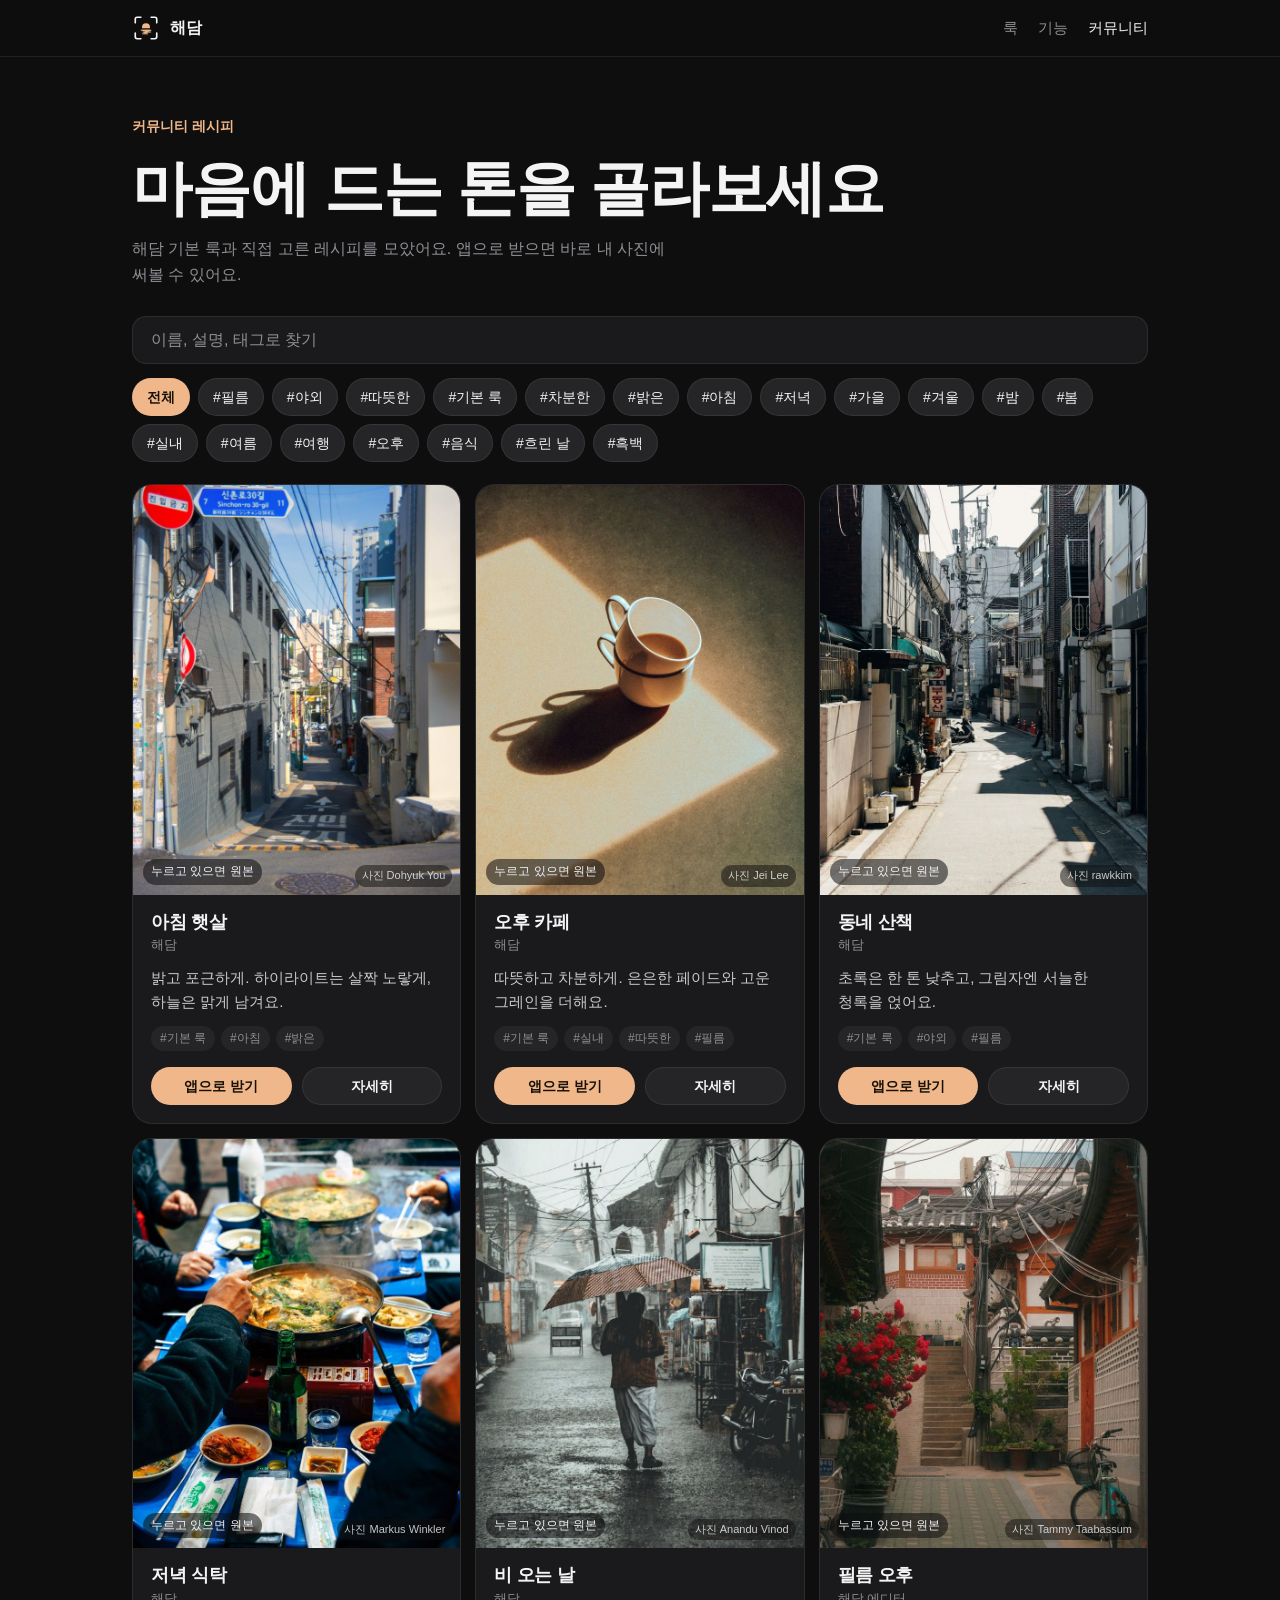
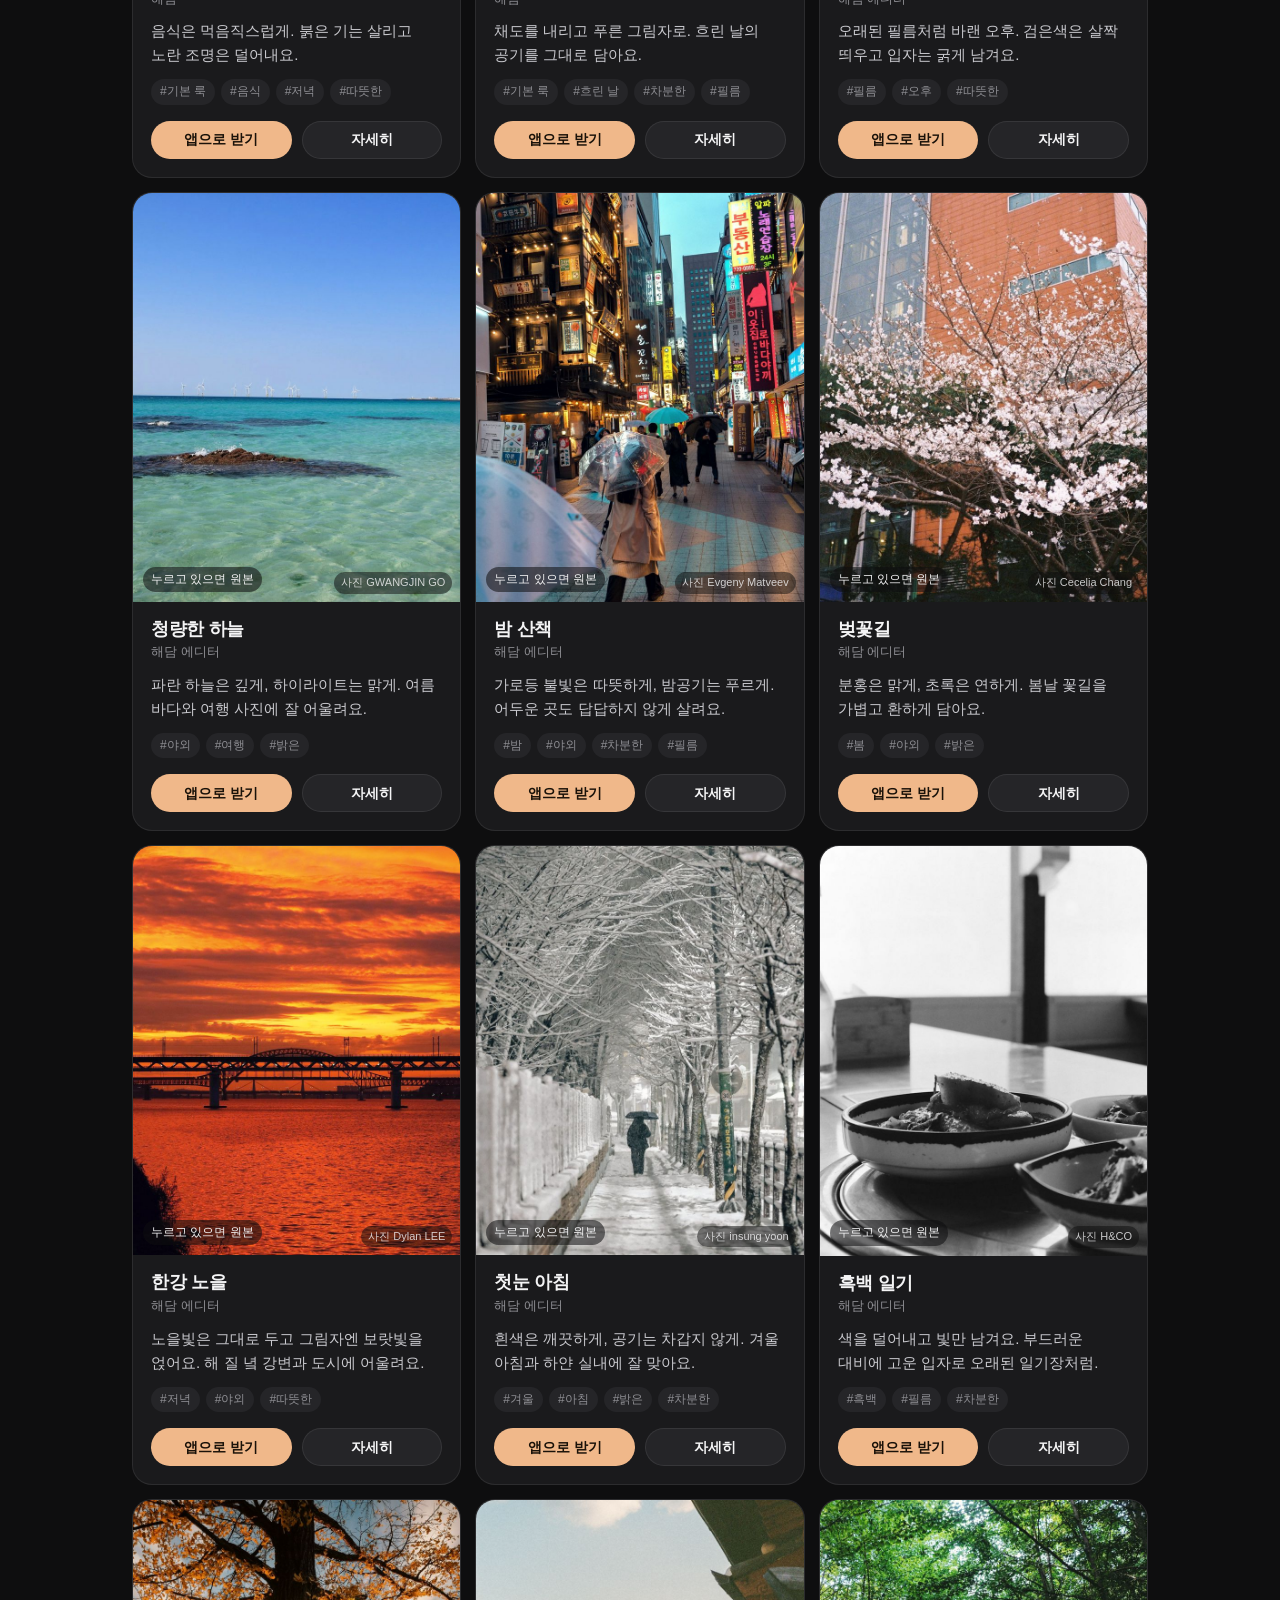
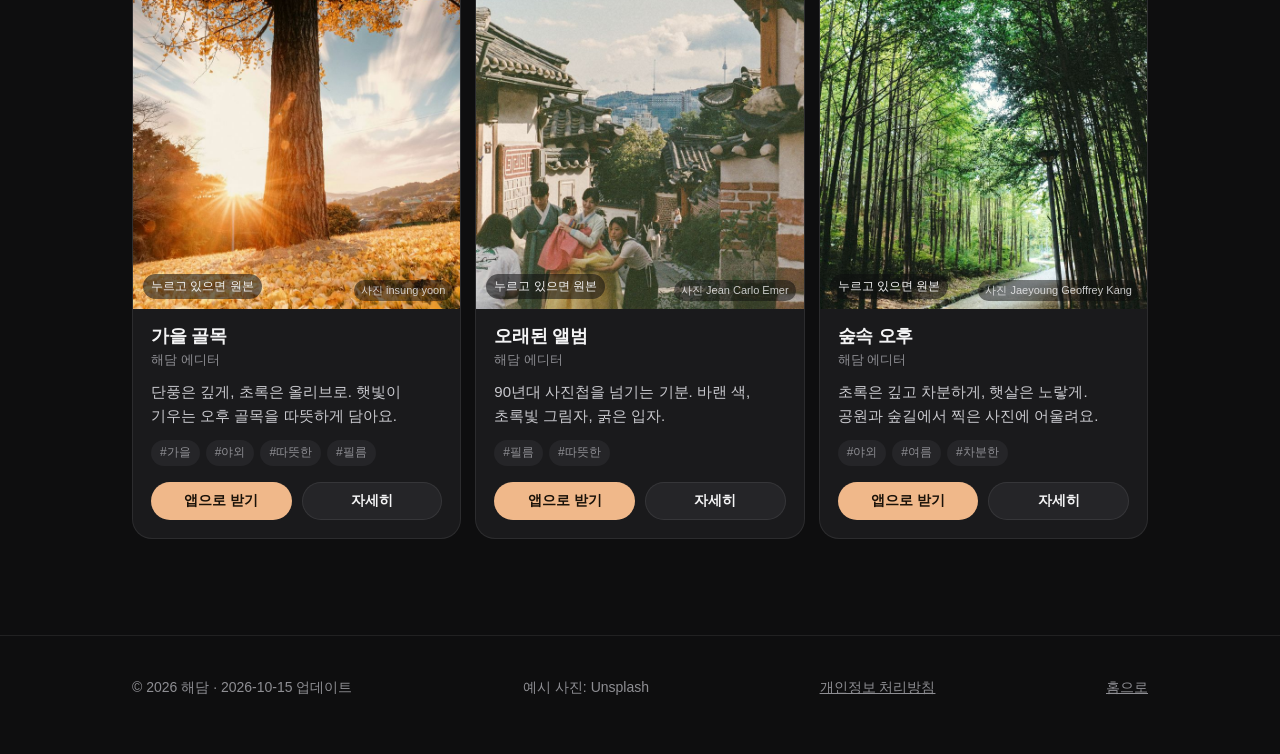
==== community/index.html @ d9a663ea "리뷰 3 반영: 미리보기 안정성과 속도 - render.js 반복문 최적화 (결과는 픽셀 단위로 같음, 720x900 약 10% 빠름) - Worker: 마지막 요청만 그리기, 실" ====
<!doctype html>
<html lang="ko">
<head>
<meta charset="utf-8">
<meta name="viewport" content="width=device-width, initial-scale=1, viewport-fit=cover">
<link rel="icon" type="image/png" href="../assets/favicon.png">
<link rel="apple-touch-icon" href="../assets/apple-touch-icon.png">
<title>커뮤니티 레시피 — 해담</title>
<meta name="description" content="해담 커뮤니티 레시피를 둘러보고 앱으로 바로 받아보세요.">
<meta name="theme-color" content="#0E0E0F">
<link rel="stylesheet" href="../assets/style.css">
</head>
<body>
<header class="site-header">
  <div class="wrap">
    <a class="brand" href="../"><svg class="brand-mark" aria-hidden="true" viewBox="0 0 120 120" xmlns="http://www.w3.org/2000/svg"><defs><clipPath id="hm"><rect x="20" y="18" width="80" height="43"/></clipPath></defs><path d="M14 38V22a8 8 0 0 1 8-8h16M82 14h16a8 8 0 0 1 8 8v16M106 82v16a8 8 0 0 1-8 8H82M38 106H22a8 8 0 0 1-8-8V82" fill="none" stroke="currentColor" stroke-width="7" stroke-linecap="round" stroke-linejoin="round"/><circle cx="60" cy="57" r="17" fill="var(--accent)" clip-path="url(#hm)"/><defs><mask id="hm-refl" maskUnits="userSpaceOnUse" x="0" y="0" width="120" height="120"><image href="../assets/reflection-mask.png" x="0" y="0" width="120" height="120"/></mask></defs><rect width="120" height="120" fill="var(--accent)" mask="url(#hm-refl)"/></svg>해담</a>
    <nav class="nav" aria-label="주요 메뉴">
      <a href="../#looks">룩</a>
      <a href="../#features">기능</a>
      <a href="./" aria-current="page">커뮤니티</a>
    </nav>
  </div>
</header>

<main class="wrap">
  <div class="page-head">
    <span class="eyebrow">커뮤니티 레시피</span>
    <h1>마음에 드는 톤을 골라보세요</h1>
    <p>해담 기본 룩과 직접 고른 레시피를 모았어요. 앱으로 받으면 바로 내 사진에 써볼 수 있어요.</p>
  </div>

  <div class="toolbar">
    <input class="search" id="q" type="search" aria-label="레시피 검색" placeholder="이름, 설명, 태그로 찾기" autocomplete="off">
    <div class="chips" id="chips" role="group" aria-label="태그로 거르기"></div>
  </div>

  <div class="feed" id="feed" aria-live="polite"></div>
  <p class="status" id="status">레시피를 불러오고 있어요…</p>
</main>

<footer class="site-footer">
  <div class="wrap">
    <span id="updated">© 2026 해담</span>
    <span>예시 사진: Unsplash</span>
    <a href="../privacy/">개인정보 처리방침</a>
    <a href="../">홈으로</a>
  </div>
</footer>

<script>
(function () {
  "use strict";
  var $ = function (id) { return document.getElementById(id); };
  var all = [];
  var activeTag = "";

  function el(tag, cls, text) {
    var n = document.createElement(tag);
    if (cls) n.className = cls;
    if (text != null) n.textContent = text;
    return n;
  }

  function validHex(c) { return /^#[0-9a-fA-F]{6}$/.test(c) ? c : "#F0B88A"; }
  function validPayload(p) { return typeof p === "string" && /^[A-Za-z0-9_-]+$/.test(p); }

  function accentGradient(hex) {
    return "radial-gradient(120% 90% at 20% 15%, " + hex + " 0%, transparent 60%)," +
      "linear-gradient(150deg, " + hex + "cc 0%, " + hex + "55 45%, #1A1A1C 100%)";
  }

  function validImage(p) { return typeof p === "string" && /^assets\/photos\/[a-z0-9\/-]+\.jpg$/.test(p); }

  function holdToCompare(node) {
    node.setAttribute("role", "button"); node.setAttribute("aria-pressed", "false");
    function on() { node.classList.add("show-before"); node.setAttribute("aria-pressed", "true"); }
    function off() { node.classList.remove("show-before"); node.setAttribute("aria-pressed", "false"); }
    node.addEventListener("pointerdown", on);
    ["pointerup", "pointerleave", "pointercancel"].forEach(function (t) { node.addEventListener(t, off); });
    node.addEventListener("keydown", function (e) { if (e.key === " " || e.key === "Enter") { e.preventDefault(); on(); } });
    node.addEventListener("keyup", off);
    node.addEventListener("blur", off);
    node.addEventListener("click", function (e) { if (e.detail === 0) { if (node.classList.contains("show-before")) off(); else on(); } });
    node.addEventListener("contextmenu", function (e) { e.preventDefault(); });
  }

  function card(r) {
    var a = el("article", "card r-card");
    if (validImage(r.image)) {
      var shot = el("div", "shot");
      shot.tabIndex = -1;
      shot.setAttribute("aria-label", r.name + " 보정 예시" + (validImage(r.imageBefore) ? ", 누르고 있으면 원본" : ""));
      var img = el("img"); img.src = "../" + r.image; img.alt = r.name + " 레시피를 입힌 사진"; img.loading = "lazy"; img.decoding = "async";
      shot.appendChild(img);
      if (validImage(r.imageBefore)) {
        shot.tabIndex = 0;
        var before = el("img", "before"); before.src = "../" + r.imageBefore; before.alt = ""; before.loading = "lazy"; before.decoding = "async";
        shot.appendChild(before);
        shot.appendChild(el("span", "hint", "누르고 있으면 원본"));
        holdToCompare(shot);
      }
      if (r.photoCredit) shot.appendChild(el("span", "credit", "사진 " + r.photoCredit));
      a.appendChild(shot);
    } else {
      var sw = el("div", "swatch");
      sw.style.background = accentGradient(validHex(r.accent));
      sw.setAttribute("aria-hidden", "true");
      a.appendChild(sw);
    }

    var b = el("div", "body");
    b.appendChild(el("h3", null, r.name));
    b.appendChild(el("span", "author", r.author));
    b.appendChild(el("p", "summary", r.summary));
    var tags = el("div", "tags");
    (r.tags || []).forEach(function (t) { tags.appendChild(el("span", null, "#" + t)); });
    b.appendChild(tags);

    var row = el("div", "btn-row");
    var get = el("a", "btn btn-accent btn-sm", "앱으로 받기");
    get.href = "haedam://recipe#" + r.payload;
    var more = el("a", "btn btn-sm", "자세히");
    more.href = "../r/#" + r.payload;
    row.appendChild(get);
    row.appendChild(more);
    b.appendChild(row);
    a.appendChild(b);
    return a;
  }

  function matches(r, q) {
    if (activeTag && (r.tags || []).indexOf(activeTag) < 0) return false;
    if (!q) return true;
    var hay = [r.name, r.author, r.summary].concat(r.tags || []).join(" ").toLowerCase();
    return q.split(/\s+/).every(function (w) { return hay.indexOf(w.replace(/^#/, "")) >= 0; });
  }

  function render() {
    var q = $("q").value.trim().toLowerCase();
    var list = all.filter(function (r) { return matches(r, q); });
    var feed = $("feed");
    feed.textContent = "";
    list.forEach(function (r) { feed.appendChild(card(r)); });
    var st = $("status");
    st.hidden = list.length > 0;
    st.textContent = "찾는 레시피가 없어요. 다른 단어로 찾아보세요.";
  }

  function renderChips() {
    var counts = {};
    all.forEach(function (r) { (r.tags || []).forEach(function (t) { counts[t] = (counts[t] || 0) + 1; }); });
    var tags = Object.keys(counts).sort(function (x, y) { return counts[y] - counts[x] || x.localeCompare(y, "ko"); });
    var box = $("chips");
    box.textContent = "";
    [""].concat(tags).forEach(function (t) {
      var c = el("button", "chip", t ? "#" + t : "전체");
      c.type = "button";
      c.setAttribute("aria-pressed", String(t === activeTag));
      c.addEventListener("click", function () {
        activeTag = t;
        Array.prototype.forEach.call(box.children, function (n) { n.setAttribute("aria-pressed", "false"); });
        c.setAttribute("aria-pressed", "true");
        render();
      });
      box.appendChild(c);
    });
  }

  $("q").addEventListener("input", render);

  fetch("./feed.json", { cache: "no-cache" })
    .then(function (res) { if (!res.ok) throw new Error(res.status); return res.json(); })
    .then(function (data) {
      if (!data || data.version !== 1 || !Array.isArray(data.recipes)) throw new Error("bad feed");
      all = data.recipes.filter(function (r) { return r && typeof r.name === "string" && validPayload(r.payload) && r.payload.length <= 16384; })
        .map(function (r) { return Object.assign({}, r, { tags: Array.isArray(r.tags) ? r.tags.filter(function (t) { return typeof t === "string"; }) : [] }); });
      if (data.updated) $("updated").textContent = "© 2026 해담 · " + data.updated + " 업데이트";
      renderChips();
      render();
    })
    .catch(function () {
      $("status").textContent = "레시피를 불러오지 못했어요. 잠시 후 다시 열어주세요.";
    });
})();
</script>
</body>
</html>
---- assets/style.css ----
/* Author display rules must not reveal hidden canvases, images or status text. */
[hidden] { display: none !important; }

:root {
  --bg: #0E0E0F;
  --card: #1A1A1C;
  --raised: #252528;
  --text: #F4F4F5;
  --muted: #8E8E93;
  --line: rgba(255, 255, 255, .08);
  --accent: #F0B88A;
  --on-accent: #1A1209;
  --r: 18px;
  --r-lg: 20px;
  --gutter: clamp(16px, 5vw, 32px);
  color-scheme: dark;
}

* { box-sizing: border-box; }

html { -webkit-text-size-adjust: 100%; }

body {
  margin: 0;
  background: var(--bg);
  color: var(--text);
  font-family: -apple-system, BlinkMacSystemFont, "Apple SD Gothic Neo", "Pretendard", "Noto Sans KR", sans-serif;
  font-size: 16px;
  line-height: 1.6;
  word-break: keep-all;
  overflow-wrap: break-word;
  -webkit-font-smoothing: antialiased;
}

a { color: inherit; }
img, svg { max-width: 100%; }

.wrap {
  max-width: 1080px;
  margin: 0 auto;
  padding-inline: var(--gutter);
}

/* ---------- 헤더 / 푸터 ---------- */
.site-header {
  position: sticky;
  top: 0;
  z-index: 10;
  background: rgba(14, 14, 15, .82);
  -webkit-backdrop-filter: saturate(140%) blur(14px);
  backdrop-filter: saturate(140%) blur(14px);
  border-bottom: 1px solid var(--line);
}
.site-header .wrap {
  display: flex;
  align-items: center;
  justify-content: space-between;
  gap: 16px;
  height: 56px;
}
.brand {
  display: inline-flex;
  align-items: center;
  gap: 10px;
  font-weight: 700;
  letter-spacing: -.01em;
  text-decoration: none;
}
.brand-mark {
  width: 28px;
  height: 28px;
  color: var(--text);
  flex: none;
}
.nav { display: flex; gap: 20px; font-size: 15px; }
.nav a { color: var(--muted); text-decoration: none; }
.nav a:hover, .nav a[aria-current="page"] { color: var(--text); }

.site-footer {
  margin-top: 96px;
  padding-block: 40px 56px;
  border-top: 1px solid var(--line);
  color: var(--muted);
  font-size: 14px;
}
.site-footer .wrap { display: flex; flex-wrap: wrap; justify-content: space-between; gap: 12px; }
.site-footer a { color: var(--muted); }

/* ---------- 공통 ---------- */
h1, h2, h3 { letter-spacing: -.02em; line-height: 1.25; margin: 0; }
h1 { font-size: clamp(34px, 7vw, 60px); font-weight: 800; }
h2 { font-size: clamp(24px, 4.2vw, 34px); font-weight: 750; }
h3 { font-size: 18px; font-weight: 700; }
p { margin: 0; }
.muted { color: var(--muted); }
.eyebrow {
  display: inline-block;
  color: var(--accent);
  font-size: 14px;
  font-weight: 600;
  margin-bottom: 14px;
}

section { padding-block: 72px 0; }
.section-head { margin-bottom: 28px; max-width: 620px; }
.section-head p { margin-top: 10px; color: var(--muted); }

.btn {
  display: inline-flex;
  align-items: center;
  justify-content: center;
  gap: 8px;
  min-height: 46px;
  padding: 0 20px;
  border-radius: 999px;
  border: 1px solid var(--line);
  background: var(--raised);
  color: var(--text);
  font: inherit;
  font-size: 15px;
  font-weight: 600;
  text-decoration: none;
  cursor: pointer;
  transition: background .2s ease, transform .2s ease;
}
.btn:hover { background: #2E2E32; }
.btn:active { transform: scale(.98); }
.btn-accent { background: var(--accent); color: var(--on-accent); border-color: transparent; }
.btn-accent:hover { background: #F4C59E; }
.btn-sm { min-height: 38px; padding: 0 16px; font-size: 14px; }
.btn[aria-disabled="true"] { cursor: default; }
.btn-row { display: flex; flex-wrap: wrap; gap: 10px; }

:focus-visible { outline: 2px solid var(--accent); outline-offset: 2px; border-radius: 6px; }

.card {
  background: var(--card);
  border: 1px solid var(--line);
  border-radius: var(--r-lg);
}

/* ---------- 히어로 ---------- */
.hero { padding-block: 72px 8px; }
.hero-grid {
  display: grid;
  grid-template-columns: 1.1fr .9fr;
  gap: 48px;
  align-items: center;
}
.hero p.lead {
  margin-top: 20px;
  font-size: clamp(17px, 2.2vw, 19px);
  color: #C9C9CE;
  max-width: 520px;
}
.hero .btn-row { margin-top: 32px; }
.hero-note { margin-top: 14px; font-size: 14px; color: var(--muted); }

.hero-stack {
  position: relative;
  aspect-ratio: 4 / 5;
  max-width: 420px;
  width: 100%;
  justify-self: center;
}
.hero-stack .photo {
  position: absolute;
  border-radius: var(--r-lg);
  border: 1px solid var(--line);
  box-shadow: 0 30px 60px rgba(0, 0, 0, .45);
}
.hero-stack .p1 { inset: 0 18% 22% 0; transform: rotate(-4deg); }
.hero-stack .p2 { inset: 14% 0 8% 22%; transform: rotate(3deg); }
.hero-stack .p3 { inset: 46% 30% 0 8%; transform: rotate(-1deg); }
.hero-stack .tag {
  position: absolute;
  left: 12px;
  top: 12px;
  padding: 4px 10px;
  border-radius: 999px;
  background: rgba(14, 14, 15, .6);
  font-size: 12px;
  font-weight: 600;
}

/* ---------- 룩 카드 ---------- */
.looks {
  display: grid;
  grid-template-columns: repeat(5, minmax(0, 1fr));
  gap: 14px;
}
.look { overflow: hidden; }
.look .swatch { aspect-ratio: 3 / 4; }
.look .body { padding: 14px 16px 18px; }
.look .time { font-size: 13px; color: var(--muted); }
.look h3 { margin-top: 2px; font-size: 17px; }
.look p { margin-top: 8px; font-size: 14px; color: var(--muted); line-height: 1.55; }

/* 룩별 그라데이션 — 각 룩의 그림자/하이라이트 색에서 가져왔어요 */
.sw-morning { background: linear-gradient(160deg, hsl(45 70% 84%) 0%, hsl(32 62% 72%) 45%, hsl(215 22% 58%) 100%); }
.sw-cafe    { background: linear-gradient(160deg, hsl(48 46% 78%) 0%, hsl(30 34% 56%) 50%, hsl(28 34% 28%) 100%); }
.sw-walk    { background: linear-gradient(160deg, hsl(40 46% 80%) 0%, hsl(95 16% 52%) 50%, hsl(190 26% 28%) 100%); }
.sw-dinner  { background: linear-gradient(160deg, hsl(36 80% 72%) 0%, hsl(18 64% 50%) 50%, hsl(15 42% 20%) 100%); }
.sw-rainy   { background: linear-gradient(160deg, hsl(200 14% 74%) 0%, hsl(210 14% 50%) 50%, hsl(215 30% 24%) 100%); }

/* ---------- 기능 ---------- */
.features {
  display: grid;
  grid-template-columns: repeat(3, minmax(0, 1fr));
  gap: 14px;
}
.feature { padding: 24px; }
.feature .icon {
  width: 36px;
  height: 36px;
  border-radius: 11px;
  background: var(--raised);
  display: grid;
  place-items: center;
  color: var(--accent);
  margin-bottom: 16px;
}
.feature p { margin-top: 8px; color: var(--muted); font-size: 15px; }

/* ---------- 티저 / CTA ---------- */
.teaser {
  display: grid;
  grid-template-columns: 1fr auto;
  gap: 24px;
  align-items: center;
  padding: 32px;
}
.teaser p { margin-top: 8px; color: var(--muted); }
.teaser-swatches { display: flex; gap: 8px; margin-top: 20px; }
.teaser-swatches span { width: 36px; height: 36px; border-radius: 11px; border: 1px solid var(--line); }

.cta { text-align: center; padding: 56px 24px; }
.cta p { margin: 10px auto 0; color: var(--muted); max-width: 440px; }
.cta .btn-row { justify-content: center; margin-top: 26px; }

/* ---------- 레시피 뷰어 ---------- */
.page-head { padding-block: 56px 28px; }
.page-head p { margin-top: 10px; color: var(--muted); max-width: 560px; }

.recipe-hero {
  display: grid;
  grid-template-columns: 160px 1fr;
  gap: 24px;
  align-items: center;
  padding: 24px;
}
.recipe-hero .swatch { aspect-ratio: 1; border-radius: var(--r); border: 1px solid var(--line); }
.recipe-hero h1 { font-size: clamp(28px, 5vw, 40px); }
.recipe-hero .meta { margin-top: 6px; color: var(--muted); font-size: 15px; }
.recipe-hero .btn-row { margin-top: 18px; }

.groups { display: grid; gap: 14px; margin-top: 14px; grid-template-columns: repeat(2, minmax(0, 1fr)); }
.group { padding: 8px 20px 12px; }
.group h2 { font-size: 15px; font-weight: 700; color: var(--muted); padding-block: 12px 4px; }
.group table { width: 100%; border-collapse: collapse; font-size: 15px; }
.group td { padding: 10px 0; border-top: 1px solid var(--line); }
.group td.v { text-align: right; font-variant-numeric: tabular-nums; font-weight: 600; white-space: nowrap; }
.group tr:first-child td { border-top: 0; }
.hue-dot {
  display: inline-block;
  width: 10px;
  height: 10px;
  border-radius: 50%;
  margin-right: 8px;
  vertical-align: 0;
}
.pos { color: var(--text); }
.neg { color: #C9C9CE; }

.note {
  margin-top: 14px;
  padding: 18px 20px;
  font-size: 14px;
  color: var(--muted);
}
.note strong { color: var(--text); font-weight: 600; }

.empty { padding: 40px 28px; text-align: center; }
.empty .icon {
  width: 52px; height: 52px; margin: 0 auto 18px;
  border-radius: 16px; background: var(--raised);
  display: grid; place-items: center; color: var(--accent);
}
.empty p { margin-top: 8px; color: var(--muted); }
.empty .btn-row { justify-content: center; margin-top: 22px; }

.toast {
  position: fixed;
  left: 50%;
  bottom: calc(24px + env(safe-area-inset-bottom, 0px));
  transform: translate(-50%, 20px);
  padding: 10px 18px;
  border-radius: 999px;
  background: var(--raised);
  border: 1px solid var(--line);
  font-size: 14px;
  opacity: 0;
  pointer-events: none;
  transition: opacity .2s ease, transform .2s ease;
}
.toast.show { opacity: 1; transform: translate(-50%, 0); }

/* ---------- 커뮤니티 ---------- */
.toolbar { display: grid; gap: 14px; margin-bottom: 22px; }
.search {
  width: 100%;
  min-height: 48px;
  padding: 0 18px;
  border-radius: 14px;
  border: 1px solid var(--line);
  background: var(--card);
  color: var(--text);
  font: inherit;
}
.search::placeholder { color: var(--muted); }
.chips { display: flex; flex-wrap: wrap; gap: 8px; }
.chip {
  min-height: 34px;
  padding: 0 14px;
  border-radius: 999px;
  border: 1px solid var(--line);
  background: transparent;
  color: var(--muted);
  font: inherit;
  font-size: 14px;
  cursor: pointer;
}
.chip[aria-pressed="true"] { background: var(--accent); color: var(--on-accent); border-color: transparent; font-weight: 600; }

.feed { display: grid; gap: 14px; grid-template-columns: repeat(auto-fill, minmax(260px, 1fr)); }
.r-card { overflow: hidden; display: flex; flex-direction: column; }
.r-card .swatch { aspect-ratio: 16 / 10; }
.r-card .body { padding: 16px 18px 18px; display: flex; flex-direction: column; flex: 1; }
.r-card .author { font-size: 13px; color: var(--muted); margin-top: 2px; }
.r-card .summary { font-size: 15px; color: #C9C9CE; margin-top: 10px; flex: 1; }
.r-card .tags { display: flex; flex-wrap: wrap; gap: 6px; margin-top: 12px; }
.r-card .tags span { font-size: 12px; color: var(--muted); background: var(--raised); padding: 3px 9px; border-radius: 999px; }
.r-card .btn-row { margin-top: 16px; }
.r-card .btn-row .btn { flex: 1; }
.status { padding: 32px; text-align: center; color: var(--muted); }

/* ---------- 반응형 ---------- */
@media (max-width: 960px) {
  .looks { grid-template-columns: repeat(3, minmax(0, 1fr)); }
  .features { grid-template-columns: repeat(2, minmax(0, 1fr)); }
}
@media (max-width: 760px) {
  .hero-grid { grid-template-columns: 1fr; gap: 40px; }
  .hero-stack { max-width: 320px; }
  .looks { grid-template-columns: repeat(2, minmax(0, 1fr)); }
  .groups { grid-template-columns: 1fr; }
  .teaser { grid-template-columns: 1fr; padding: 24px; }
  .recipe-hero { grid-template-columns: 1fr; }
  .recipe-hero .swatch { aspect-ratio: 16 / 9; }
  section { padding-block: 56px 0; }
}
@media (max-width: 520px) {
  .features { grid-template-columns: 1fr; }
  .nav { gap: 14px; font-size: 14px; }
  .hero { padding-block: 48px 0; }
}

@media (prefers-reduced-motion: reduce) {
  *, *::before, *::after {
    animation: none !important;
    transition: none !important;
    scroll-behavior: auto !important;
  }
}

/* Long-form text (privacy policy) */
.prose { max-width: 680px; padding-bottom: 72px; line-height: 1.75; }
.prose h2 { font-size: 1.15rem; margin: 36px 0 10px; }
.prose p, .prose li { color: var(--muted); }
.prose ul { padding-left: 1.2em; display: grid; gap: 8px; }
.prose strong { color: var(--text); }
.prose a { color: var(--accent); }
.prose code { font-size: .9em; padding: 1px 5px; border-radius: 4px; background: rgba(127,127,127,.15); }

/* ---------- 실제 사진: 히어로 비교, 룩 카드, 커뮤니티 ---------- */
.compare { margin: 0; display: grid; gap: 14px; }
.compare-frame {
  position: relative; aspect-ratio: 4 / 5; border-radius: var(--r-lg); overflow: hidden;
  border: 1px solid var(--line); background: var(--card); max-width: 100%;
}
.compare-frame img { position: absolute; inset: 0; width: 100%; height: 100%; object-fit: cover; display: block; }
.compare-before { position: absolute; inset: 0; }
.compare-label {
  position: absolute; top: 14px; padding: 4px 10px; border-radius: 999px; font-size: 13px; font-weight: 600;
  background: rgba(14, 14, 15, .55); -webkit-backdrop-filter: blur(8px); backdrop-filter: blur(8px); pointer-events: none;
}
.compare-label.left { left: 14px; }
.compare-label.right { right: 14px; color: var(--accent); }
.compare-range { position: absolute; inset: 0; width: 100%; height: 100%; margin: 0; opacity: 0; cursor: ew-resize; }
.compare-range:focus-visible + .compare-handle { box-shadow: 0 0 0 3px var(--accent); }
.compare-handle {
  position: absolute; top: 0; bottom: 0; width: 2px; margin-left: -1px; background: #fff; pointer-events: none;
}
.compare-handle::after {
  content: ""; position: absolute; top: 50%; left: 50%; width: 34px; height: 34px; margin: -17px 0 0 -17px;
  border-radius: 50%; background: #fff; box-shadow: 0 2px 10px rgba(0, 0, 0, .35);
  background-image: linear-gradient(90deg, transparent 11px, #0E0E0F 11px, #0E0E0F 13px, transparent 13px, transparent 21px, #0E0E0F 21px, #0E0E0F 23px, transparent 23px);
  background-size: 34px 12px; background-position: center; background-repeat: no-repeat;
}
.compare figcaption { display: grid; gap: 10px; }
.chips { display: flex; flex-wrap: wrap; gap: 8px; }
.chips button {
  font: inherit; font-size: 14px; color: var(--text); background: var(--raised); border: 1px solid var(--line);
  border-radius: 999px; padding: 7px 14px; cursor: pointer;
}
.chips button[aria-pressed="true"] { background: var(--accent); color: var(--on-accent); border-color: transparent; font-weight: 600; }
.chips button:focus-visible { outline: 2px solid var(--accent); outline-offset: 2px; }
.compare-note { margin: 0; font-size: 14px; color: var(--muted); }

.shot { position: relative; aspect-ratio: 3 / 4; overflow: hidden; cursor: pointer; touch-action: manipulation; -webkit-user-select: none; user-select: none; -webkit-touch-callout: none; }
.shot img { position: absolute; inset: 0; width: 100%; height: 100%; object-fit: cover; display: block; transition: opacity .25s ease; }
.shot .before { opacity: 0; }
.shot.show-before .before { opacity: 1; }
.shot:focus-visible { outline: 2px solid var(--accent); outline-offset: -2px; }
.shot .hint {
  position: absolute; left: 10px; bottom: 10px; font-size: 12px; padding: 3px 8px; border-radius: 999px;
  background: rgba(14, 14, 15, .55); color: var(--text); pointer-events: none; transition: opacity .2s;
}
.shot.show-before .hint { opacity: 0; }
@media (hover: hover) { .shot:hover .before { opacity: 1; } .shot:hover .hint { opacity: 0; } }

.teaser-shots { display: grid; grid-template-columns: repeat(3, minmax(0, 1fr)); gap: 10px; margin-top: 20px; }
.tshot { position: relative; display: block; aspect-ratio: 3 / 4; border-radius: 14px; overflow: hidden; text-decoration: none; border: 1px solid var(--line); }
.tshot img { width: 100%; height: 100%; object-fit: cover; display: block; transition: transform .4s ease; }
.tshot:hover img { transform: scale(1.04); }
.tshot span {
  position: absolute; left: 0; right: 0; bottom: 0; padding: 24px 10px 10px; font-size: 14px; font-weight: 600;
  background: linear-gradient(transparent, rgba(0, 0, 0, .7));
}
.credits { margin-top: 18px; font-size: 12px; color: var(--muted); opacity: .8; }
@media (prefers-reduced-motion: reduce) { .shot img, .tshot img { transition: none; } }
.teaser { grid-template-columns: 1fr; }
.teaser-shots { margin-top: 0; }
.r-card .shot { aspect-ratio: 4 / 5; }
.shot .credit {
  position: absolute; right: 8px; bottom: 8px; font-size: 11px; padding: 2px 7px; border-radius: 999px;
  background: rgba(14, 14, 15, .5); color: rgba(244, 244, 245, .8); pointer-events: none;
}
.recipe-hero .swatch.shot { aspect-ratio: 4 / 5; }
/* Recipe page with an example photo: give the photo room. */
.recipe-hero:has(.swatch.shot) { grid-template-columns: minmax(220px, 300px) 1fr; }
.recipe-hero .swatch.shot { aspect-ratio: 4 / 5; overflow: hidden; }
@media (max-width: 760px) {
  .recipe-hero:has(.swatch.shot) { grid-template-columns: 1fr; }
  .recipe-hero .swatch.shot { aspect-ratio: 4 / 5; }
  /* Tags scroll sideways instead of stacking five rows above the photos. */
  .toolbar .chips { flex-wrap: nowrap; overflow-x: auto; scrollbar-width: none; margin-inline: calc(-1 * var(--gutter)); padding-inline: var(--gutter); }
  .toolbar .chips::-webkit-scrollbar { display: none; }
  .toolbar .chips > * { flex: none; }
}
/* Recipe page live preview */
.recipe-hero { grid-template-columns: minmax(220px, 320px) 1fr; }
.preview { display: grid; gap: 10px; }
.preview .shot { aspect-ratio: 4 / 5; border-radius: var(--r); border: 1px solid var(--line); background: var(--raised); }
.preview canvas { position: absolute; inset: 0; width: 100%; height: 100%; display: block; }
.preview .after { z-index: 1; }
.preview .before { z-index: 2; }
.preview .busy {
  position: absolute; top: 10px; left: 10px; z-index: 3; font-size: 12px; padding: 3px 9px; border-radius: 999px;
  background: rgba(14, 14, 15, .6);
}
.samples button { font-size: 13px; padding: 5px 12px; }
@media (max-width: 760px) { .recipe-hero { grid-template-columns: 1fr; } }
.preview .hint { z-index: 3; }
/* Preview loading: a soft light band crosses the photo, then the recipe wipes in. */
.preview canvas#pv-canvas.reveal { transition: clip-path .55s cubic-bezier(.22, .8, .3, 1); }
.preview .sweep {
  position: absolute; inset: 0; z-index: 2; pointer-events: none; opacity: 0; transition: opacity .25s;
  background: linear-gradient(100deg, transparent 30%, rgba(255, 236, 214, .28) 50%, transparent 70%);
  background-size: 220% 100%; background-position: 120% 0;
}
.shot.loading .sweep { opacity: 1; animation: haedam-sweep 1.1s ease-in-out infinite; }
@keyframes haedam-sweep { from { background-position: 120% 0; } to { background-position: -120% 0; } }
.preview .busy { display: inline-flex; align-items: center; gap: 7px; }
.preview .busy.done .dots { display: none; }
.dots { display: inline-flex; gap: 3px; }
.dots i { width: 5px; height: 5px; border-radius: 50%; background: var(--accent); animation: haedam-dot 1s ease-in-out infinite; }
.dots i:nth-child(2) { animation-delay: .15s; }
.dots i:nth-child(3) { animation-delay: .3s; }
@keyframes haedam-dot { 0%, 100% { opacity: .3; transform: translateY(0); } 50% { opacity: 1; transform: translateY(-3px); } }
@media (prefers-reduced-motion: reduce) {
  .shot.loading .sweep, .dots i { animation: none; }
  .preview canvas#pv-canvas.reveal { transition: none; }
}
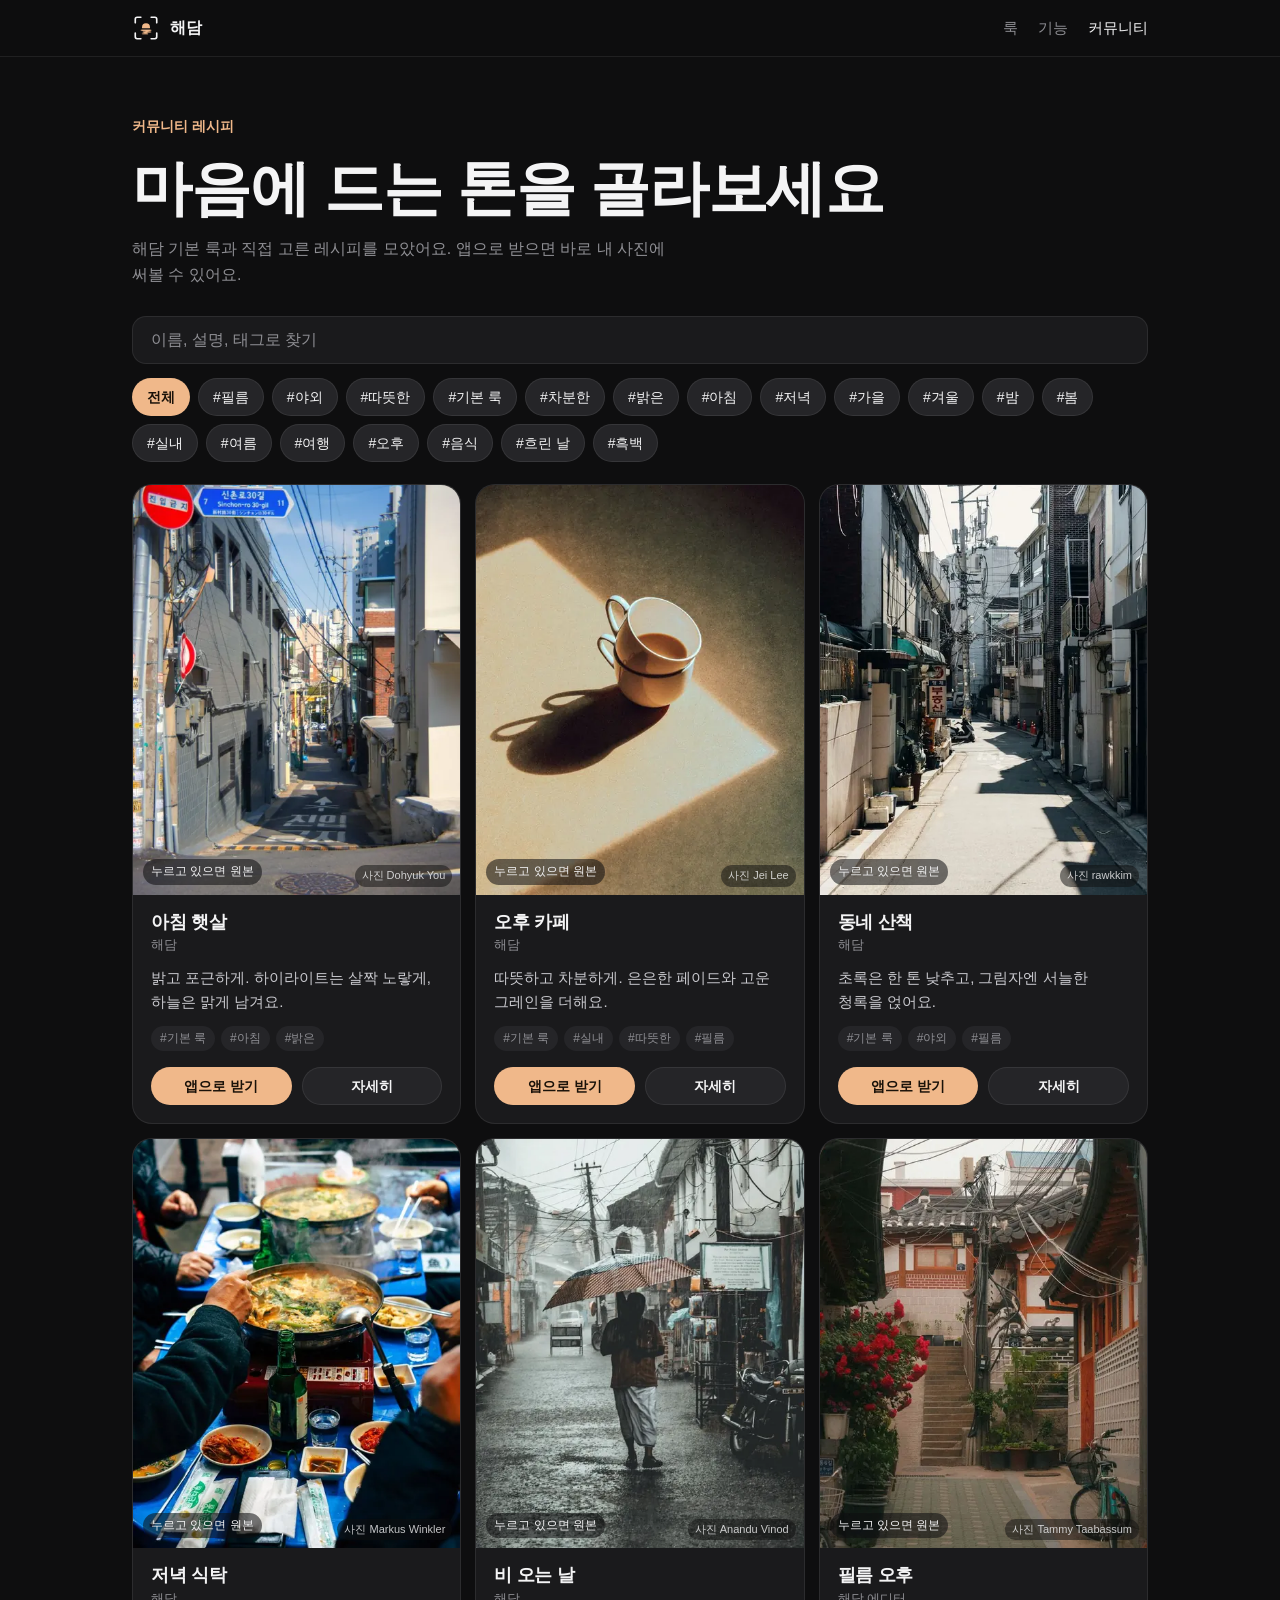
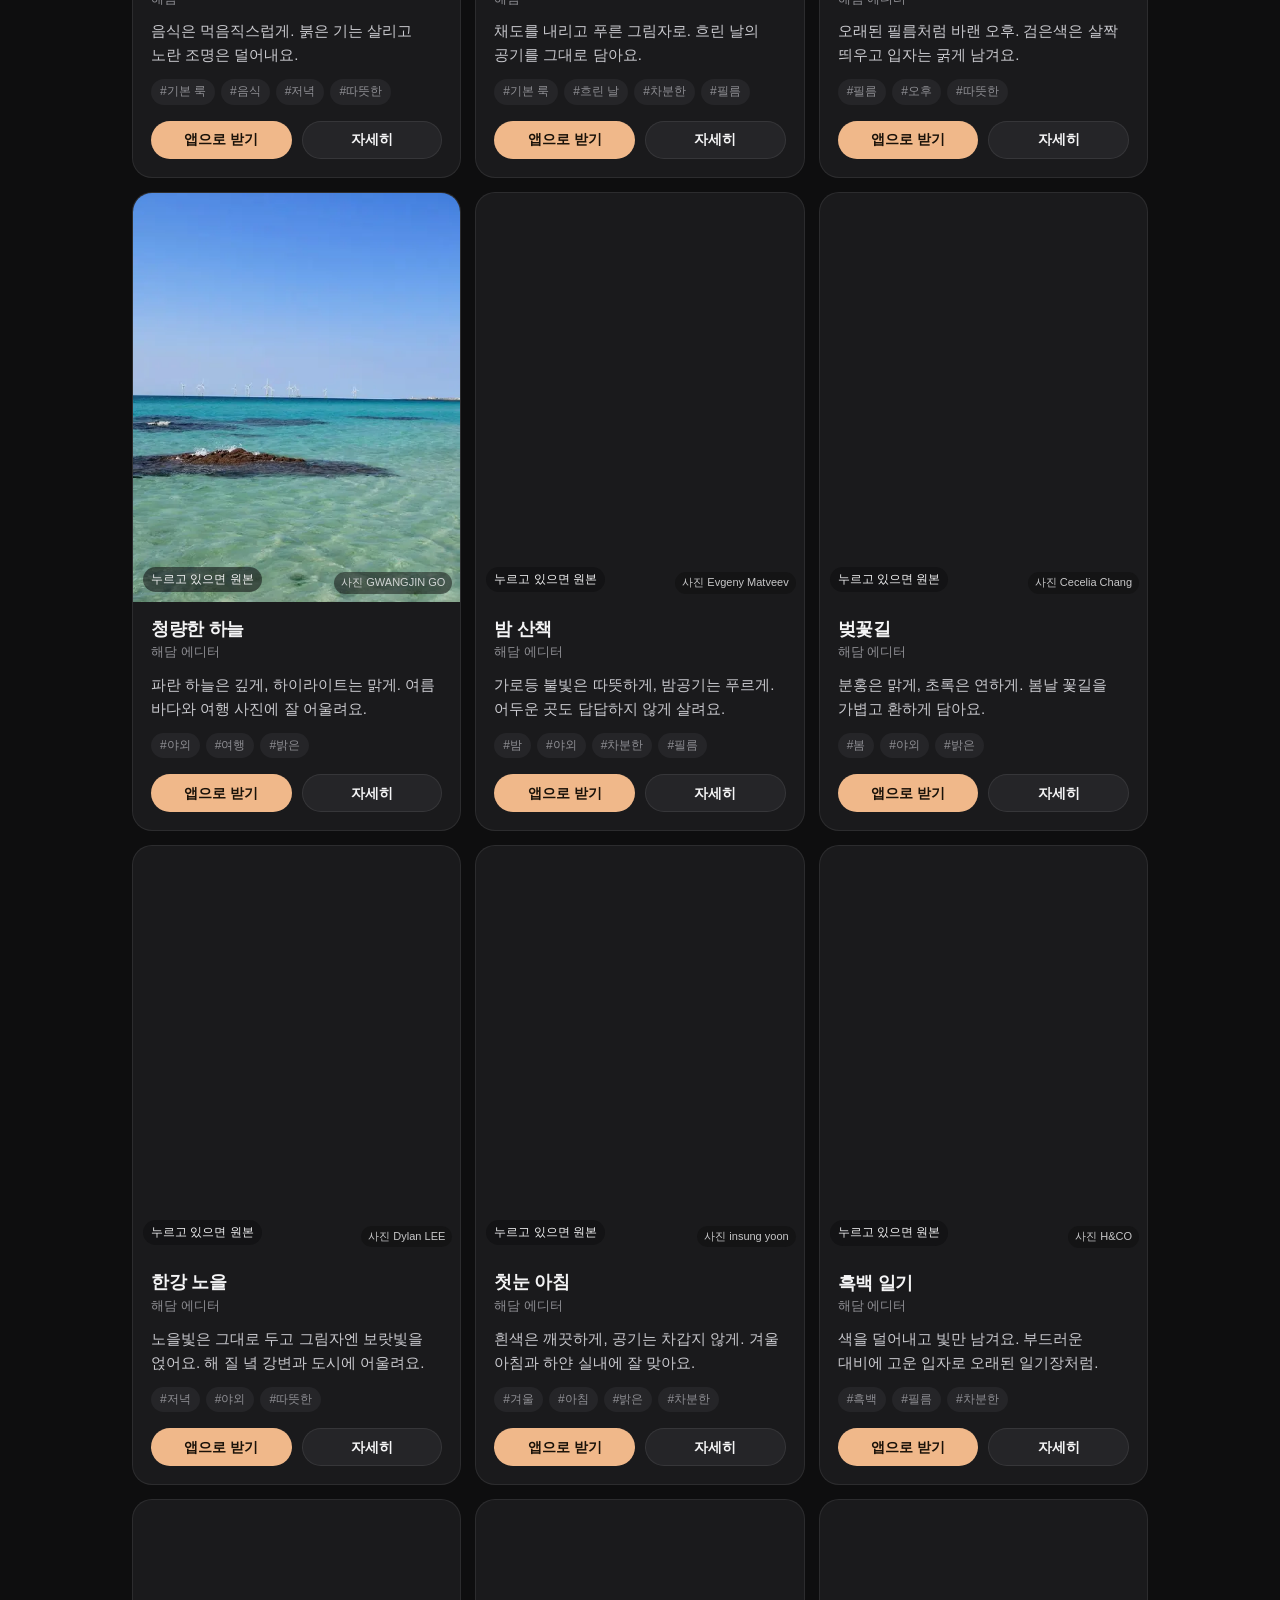
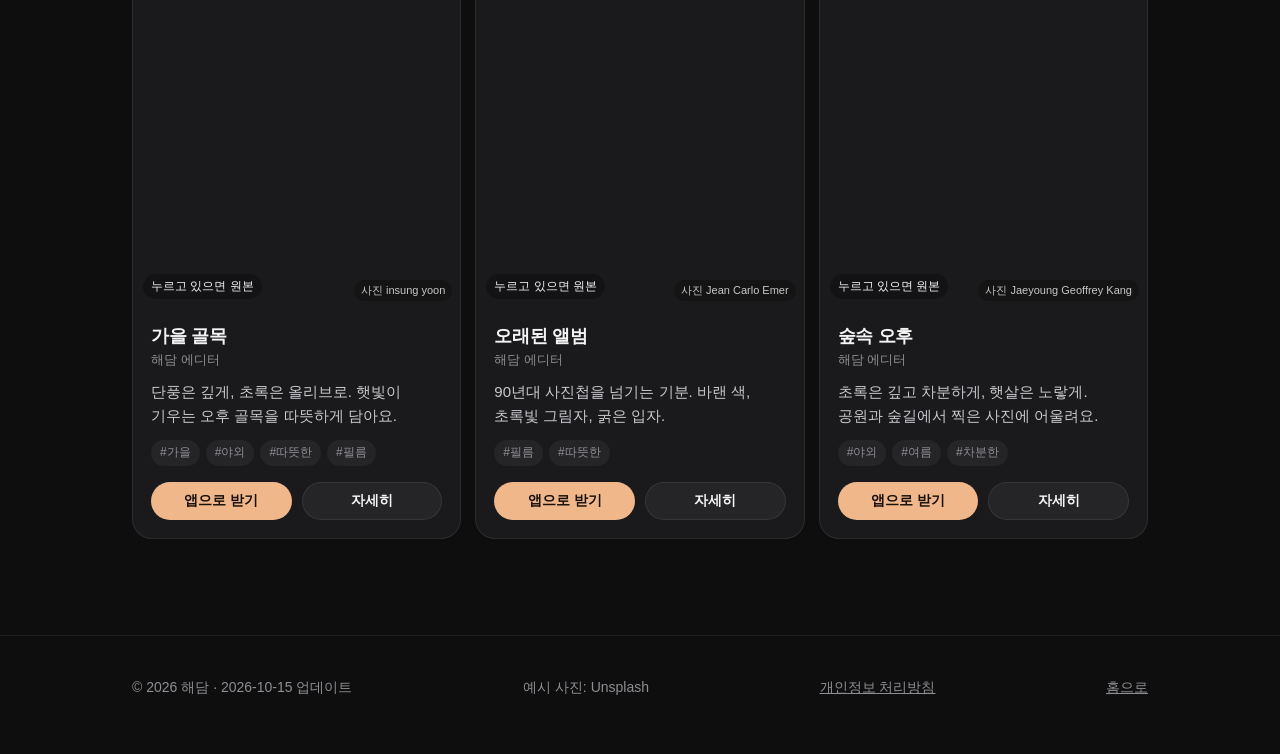
==== commit 0928594d: "웹: WebP 이미지, 원본은 필요할 때만, CSP 적용 - 예시 사진을 WebP(480/720)로, JPEG는 대체용. 카드 크기에 맞춰 골라요 - 누르고 있어야 보이는 원본 사" ====
--- a/community/index.html
+++ b/community/index.html
@@ -2,6 +2,7 @@
 <html lang="ko">
 <head>
 <meta charset="utf-8">
+<meta http-equiv="Content-Security-Policy" content="default-src 'self'; script-src 'self'; worker-src 'self'; connect-src 'self'; img-src 'self' data: blob:; style-src 'self'; font-src 'self'; object-src 'none'; base-uri 'none'; form-action 'none'">
 <meta name="viewport" content="width=device-width, initial-scale=1, viewport-fit=cover">
 <link rel="icon" type="image/png" href="../assets/favicon.png">
 <link rel="apple-touch-icon" href="../assets/apple-touch-icon.png">
@@ -47,141 +48,6 @@
   </div>
 </footer>
 
-<script>
-(function () {
-  "use strict";
-  var $ = function (id) { return document.getElementById(id); };
-  var all = [];
-  var activeTag = "";
-
-  function el(tag, cls, text) {
-    var n = document.createElement(tag);
-    if (cls) n.className = cls;
-    if (text != null) n.textContent = text;
-    return n;
-  }
-
-  function validHex(c) { return /^#[0-9a-fA-F]{6}$/.test(c) ? c : "#F0B88A"; }
-  function validPayload(p) { return typeof p === "string" && /^[A-Za-z0-9_-]+$/.test(p); }
-
-  function accentGradient(hex) {
-    return "radial-gradient(120% 90% at 20% 15%, " + hex + " 0%, transparent 60%)," +
-      "linear-gradient(150deg, " + hex + "cc 0%, " + hex + "55 45%, #1A1A1C 100%)";
-  }
-
-  function validImage(p) { return typeof p === "string" && /^assets\/photos\/[a-z0-9\/-]+\.jpg$/.test(p); }
-
-  function holdToCompare(node) {
-    node.setAttribute("role", "button"); node.setAttribute("aria-pressed", "false");
-    function on() { node.classList.add("show-before"); node.setAttribute("aria-pressed", "true"); }
-    function off() { node.classList.remove("show-before"); node.setAttribute("aria-pressed", "false"); }
-    node.addEventListener("pointerdown", on);
-    ["pointerup", "pointerleave", "pointercancel"].forEach(function (t) { node.addEventListener(t, off); });
-    node.addEventListener("keydown", function (e) { if (e.key === " " || e.key === "Enter") { e.preventDefault(); on(); } });
-    node.addEventListener("keyup", off);
-    node.addEventListener("blur", off);
-    node.addEventListener("click", function (e) { if (e.detail === 0) { if (node.classList.contains("show-before")) off(); else on(); } });
-    node.addEventListener("contextmenu", function (e) { e.preventDefault(); });
-  }
-
-  function card(r) {
-    var a = el("article", "card r-card");
-    if (validImage(r.image)) {
-      var shot = el("div", "shot");
-      shot.tabIndex = -1;
-      shot.setAttribute("aria-label", r.name + " 보정 예시" + (validImage(r.imageBefore) ? ", 누르고 있으면 원본" : ""));
-      var img = el("img"); img.src = "../" + r.image; img.alt = r.name + " 레시피를 입힌 사진"; img.loading = "lazy"; img.decoding = "async";
-      shot.appendChild(img);
-      if (validImage(r.imageBefore)) {
-        shot.tabIndex = 0;
-        var before = el("img", "before"); before.src = "../" + r.imageBefore; before.alt = ""; before.loading = "lazy"; before.decoding = "async";
-        shot.appendChild(before);
-        shot.appendChild(el("span", "hint", "누르고 있으면 원본"));
-        holdToCompare(shot);
-      }
-      if (r.photoCredit) shot.appendChild(el("span", "credit", "사진 " + r.photoCredit));
-      a.appendChild(shot);
-    } else {
-      var sw = el("div", "swatch");
-      sw.style.background = accentGradient(validHex(r.accent));
-      sw.setAttribute("aria-hidden", "true");
-      a.appendChild(sw);
-    }
-
-    var b = el("div", "body");
-    b.appendChild(el("h3", null, r.name));
-    b.appendChild(el("span", "author", r.author));
-    b.appendChild(el("p", "summary", r.summary));
-    var tags = el("div", "tags");
-    (r.tags || []).forEach(function (t) { tags.appendChild(el("span", null, "#" + t)); });
-    b.appendChild(tags);
-
-    var row = el("div", "btn-row");
-    var get = el("a", "btn btn-accent btn-sm", "앱으로 받기");
-    get.href = "haedam://recipe#" + r.payload;
-    var more = el("a", "btn btn-sm", "자세히");
-    more.href = "../r/#" + r.payload;
-    row.appendChild(get);
-    row.appendChild(more);
-    b.appendChild(row);
-    a.appendChild(b);
-    return a;
-  }
-
-  function matches(r, q) {
-    if (activeTag && (r.tags || []).indexOf(activeTag) < 0) return false;
-    if (!q) return true;
-    var hay = [r.name, r.author, r.summary].concat(r.tags || []).join(" ").toLowerCase();
-    return q.split(/\s+/).every(function (w) { return hay.indexOf(w.replace(/^#/, "")) >= 0; });
-  }
-
-  function render() {
-    var q = $("q").value.trim().toLowerCase();
-    var list = all.filter(function (r) { return matches(r, q); });
-    var feed = $("feed");
-    feed.textContent = "";
-    list.forEach(function (r) { feed.appendChild(card(r)); });
-    var st = $("status");
-    st.hidden = list.length > 0;
-    st.textContent = "찾는 레시피가 없어요. 다른 단어로 찾아보세요.";
-  }
-
-  function renderChips() {
-    var counts = {};
-    all.forEach(function (r) { (r.tags || []).forEach(function (t) { counts[t] = (counts[t] || 0) + 1; }); });
-    var tags = Object.keys(counts).sort(function (x, y) { return counts[y] - counts[x] || x.localeCompare(y, "ko"); });
-    var box = $("chips");
-    box.textContent = "";
-    [""].concat(tags).forEach(function (t) {
-      var c = el("button", "chip", t ? "#" + t : "전체");
-      c.type = "button";
-      c.setAttribute("aria-pressed", String(t === activeTag));
-      c.addEventListener("click", function () {
-        activeTag = t;
-        Array.prototype.forEach.call(box.children, function (n) { n.setAttribute("aria-pressed", "false"); });
-        c.setAttribute("aria-pressed", "true");
-        render();
-      });
-      box.appendChild(c);
-    });
-  }
-
-  $("q").addEventListener("input", render);
-
-  fetch("./feed.json", { cache: "no-cache" })
-    .then(function (res) { if (!res.ok) throw new Error(res.status); return res.json(); })
-    .then(function (data) {
-      if (!data || data.version !== 1 || !Array.isArray(data.recipes)) throw new Error("bad feed");
-      all = data.recipes.filter(function (r) { return r && typeof r.name === "string" && validPayload(r.payload) && r.payload.length <= 16384; })
-        .map(function (r) { return Object.assign({}, r, { tags: Array.isArray(r.tags) ? r.tags.filter(function (t) { return typeof t === "string"; }) : [] }); });
-      if (data.updated) $("updated").textContent = "© 2026 해담 · " + data.updated + " 업데이트";
-      renderChips();
-      render();
-    })
-    .catch(function () {
-      $("status").textContent = "레시피를 불러오지 못했어요. 잠시 후 다시 열어주세요.";
-    });
-})();
-</script>
+<script src="../assets/community.js"></script>
 </body>
 </html>
--- a/assets/style.css
+++ b/assets/style.css
@@ -492,3 +492,4 @@
   .shot.loading .sweep, .dots i { animation: none; }
   .preview canvas#pv-canvas.reveal { transition: none; }
 }
+.timing { font-size: 12px; color: var(--muted); padding: 8px var(--gutter); }
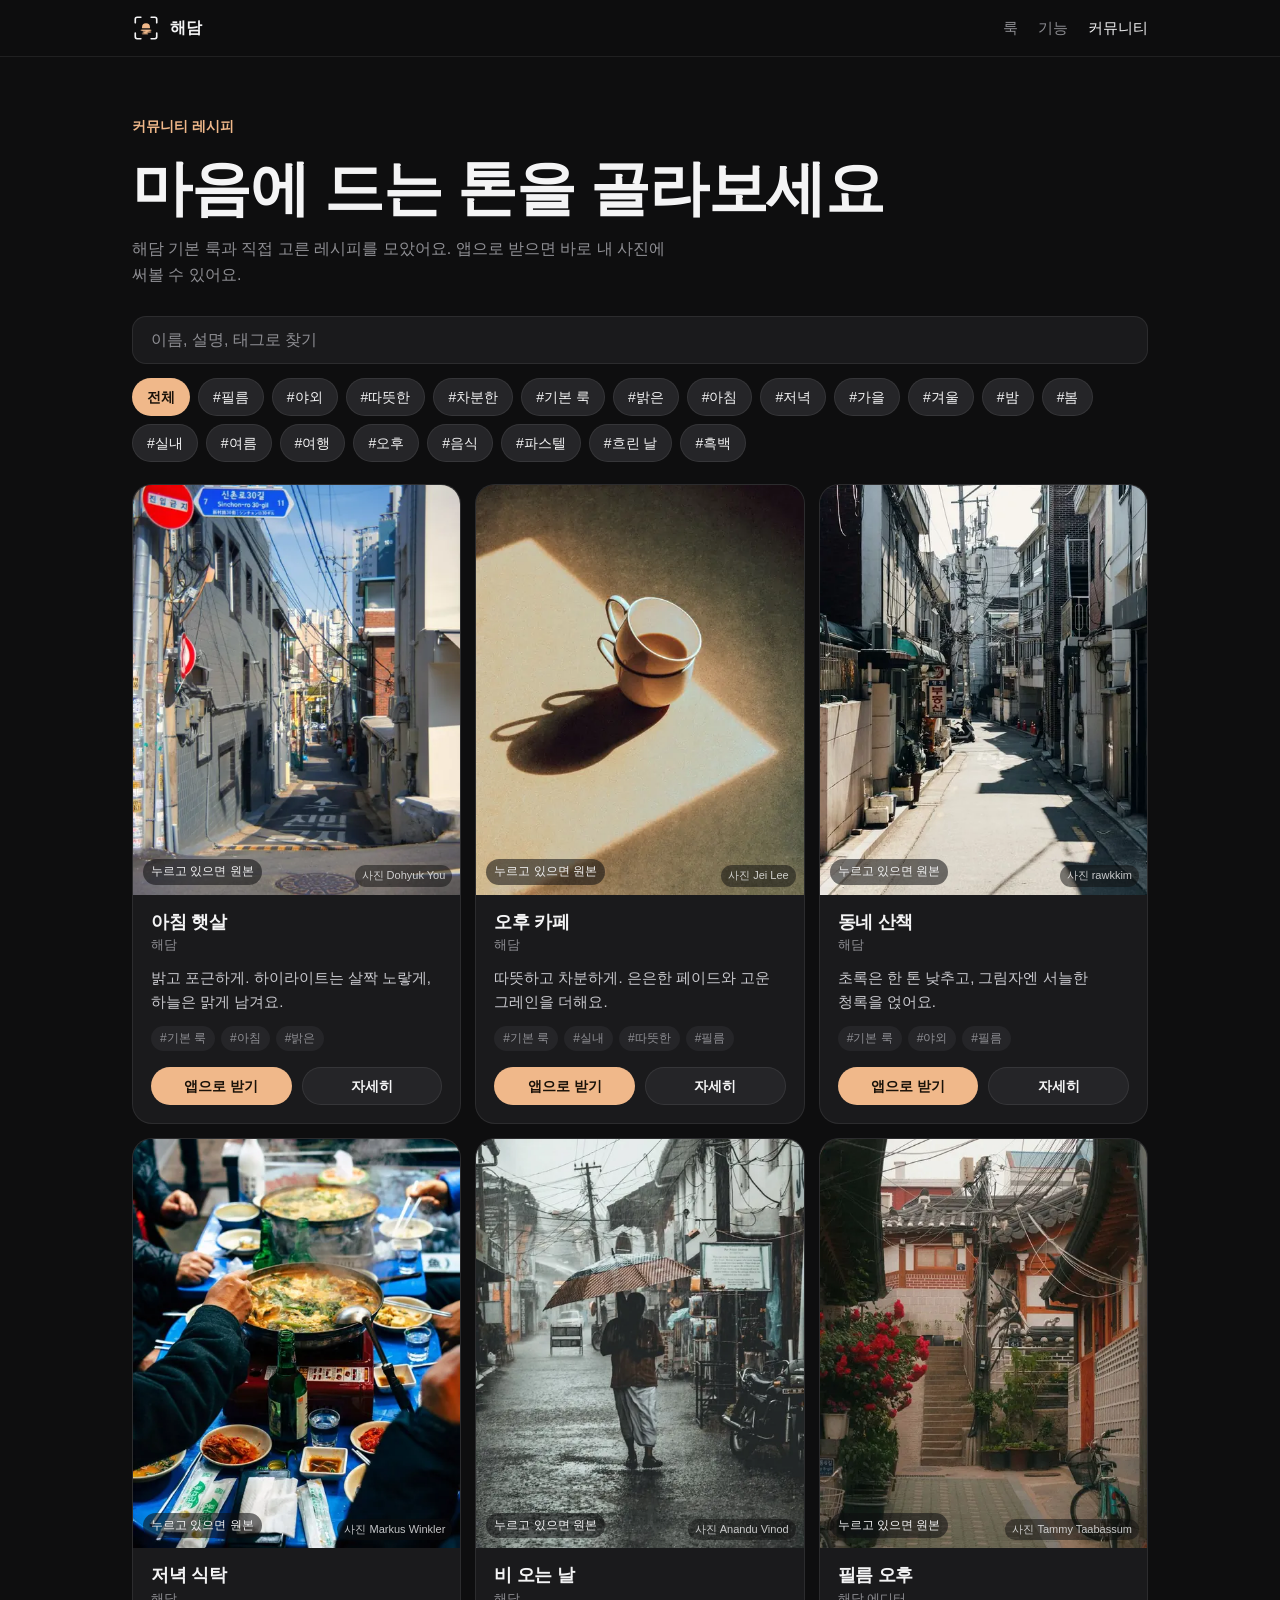
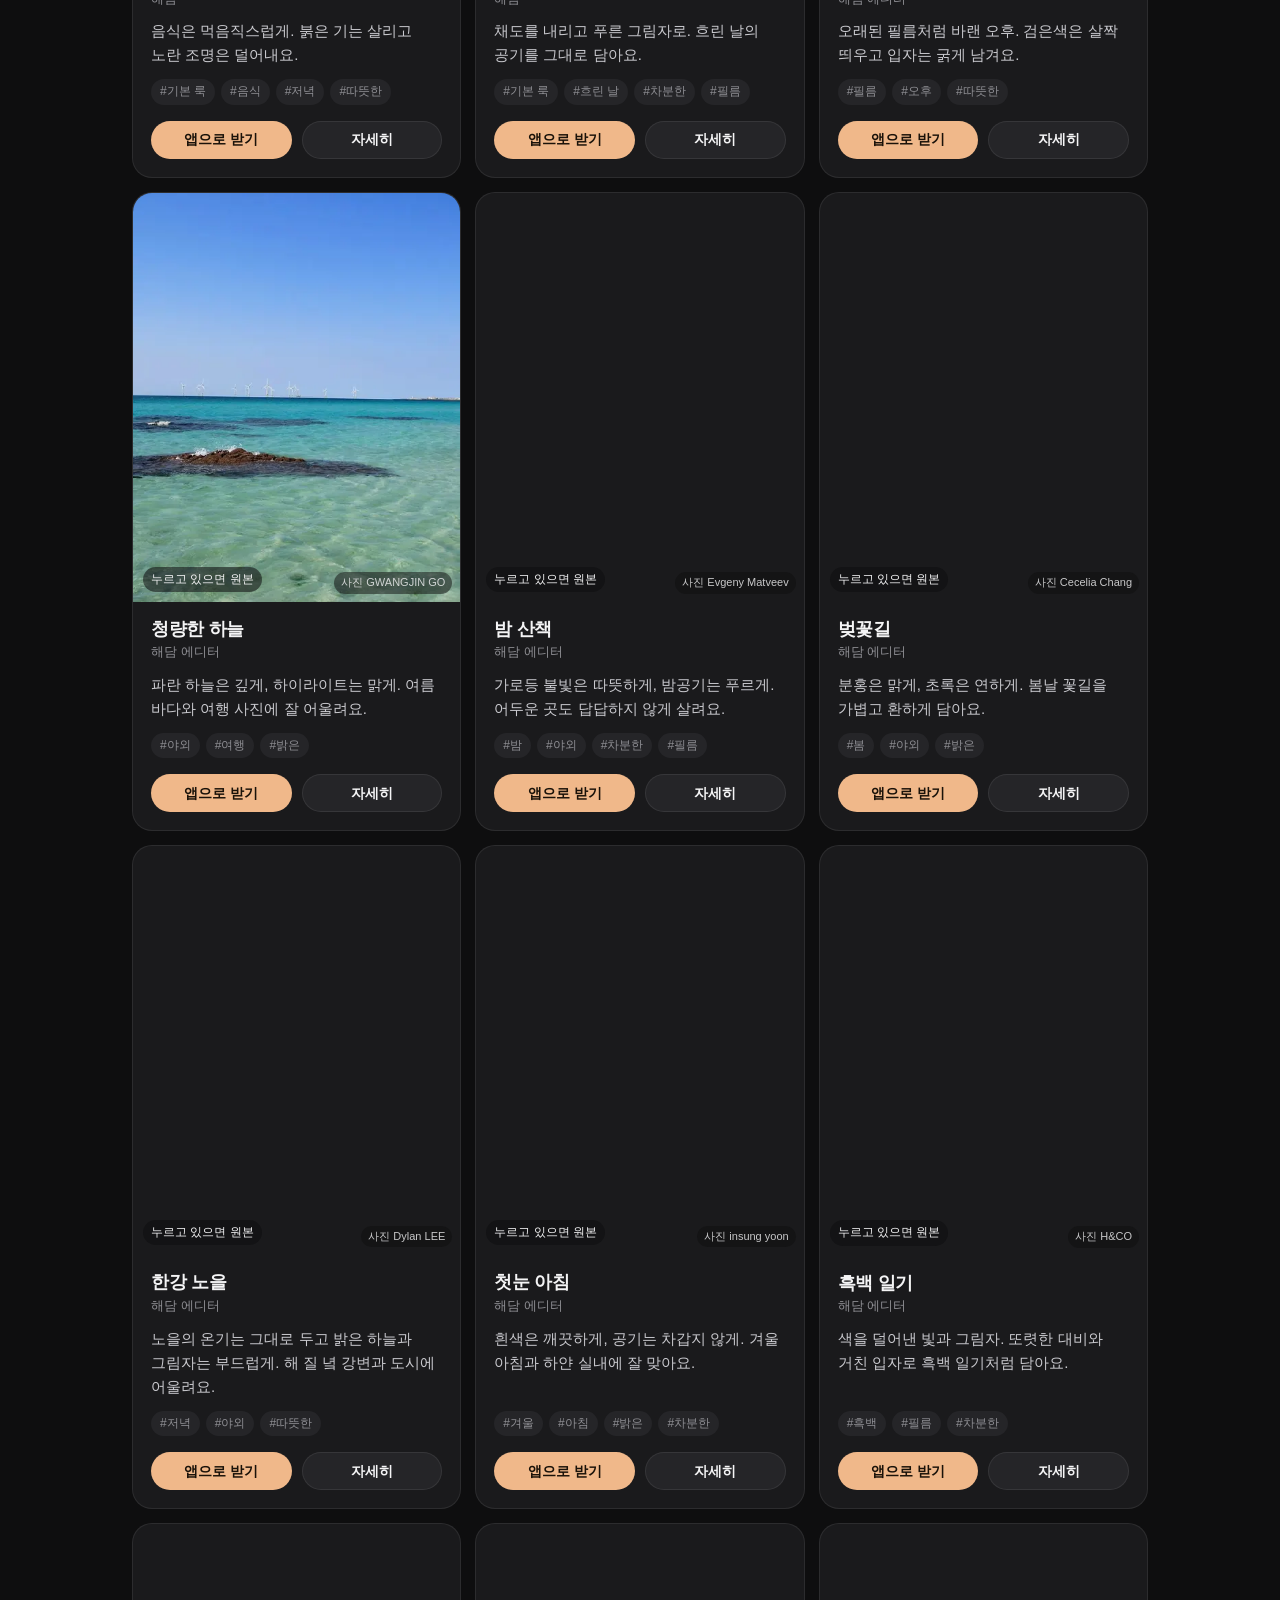
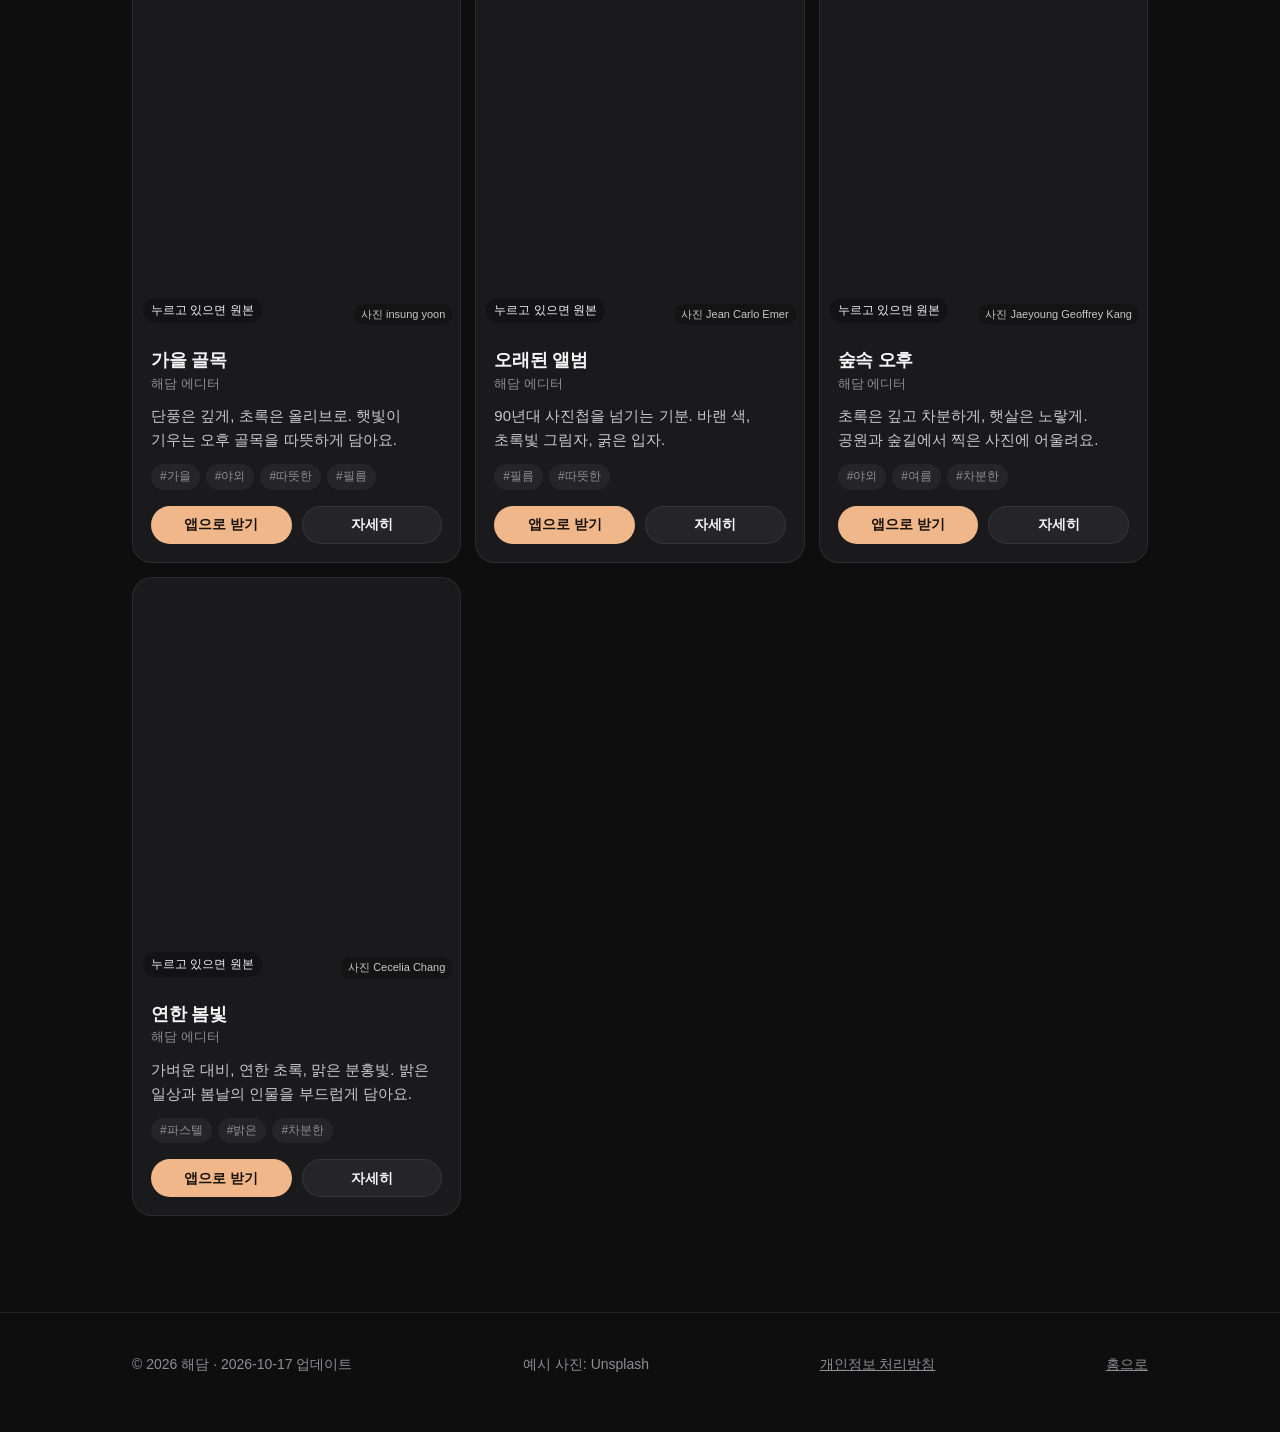
==== commit 862fadff: "링크 미리보기(Open Graph) 이미지와 태그 Co-Authored-By: Claude Opus 5.5 <noreply@anthropic.com>" ====
--- a/community/index.html
+++ b/community/index.html
@@ -10,6 +10,17 @@
 <meta name="description" content="해담 커뮤니티 레시피를 둘러보고 앱으로 바로 받아보세요.">
 <meta name="theme-color" content="#0E0E0F">
 <link rel="stylesheet" href="../assets/style.css">
+<meta property="og:type" content="website">
+<meta property="og:site_name" content="해담">
+<meta property="og:title" content="커뮤니티 레시피 — 해담">
+<meta property="og:description" content="다른 사람이 만든 사진 톤을 받아 내 사진에 바로 써보세요.">
+<meta property="og:url" content="https://haedam.jiun.dev/community/">
+<meta property="og:image" content="https://haedam.jiun.dev/assets/og-community.jpg">
+<meta property="og:image:width" content="1200">
+<meta property="og:image:height" content="630">
+<meta property="og:locale" content="ko_KR">
+<meta name="twitter:card" content="summary_large_image">
+<meta name="twitter:image" content="https://haedam.jiun.dev/assets/og-community.jpg">
 </head>
 <body>
 <header class="site-header">
--- a/assets/style.css
+++ b/assets/style.css
@@ -186,7 +186,7 @@
 /* ---------- 룩 카드 ---------- */
 .looks {
   display: grid;
-  grid-template-columns: repeat(5, minmax(0, 1fr));
+  grid-template-columns: repeat(4, minmax(0, 1fr));
   gap: 14px;
 }
 .look { overflow: hidden; }
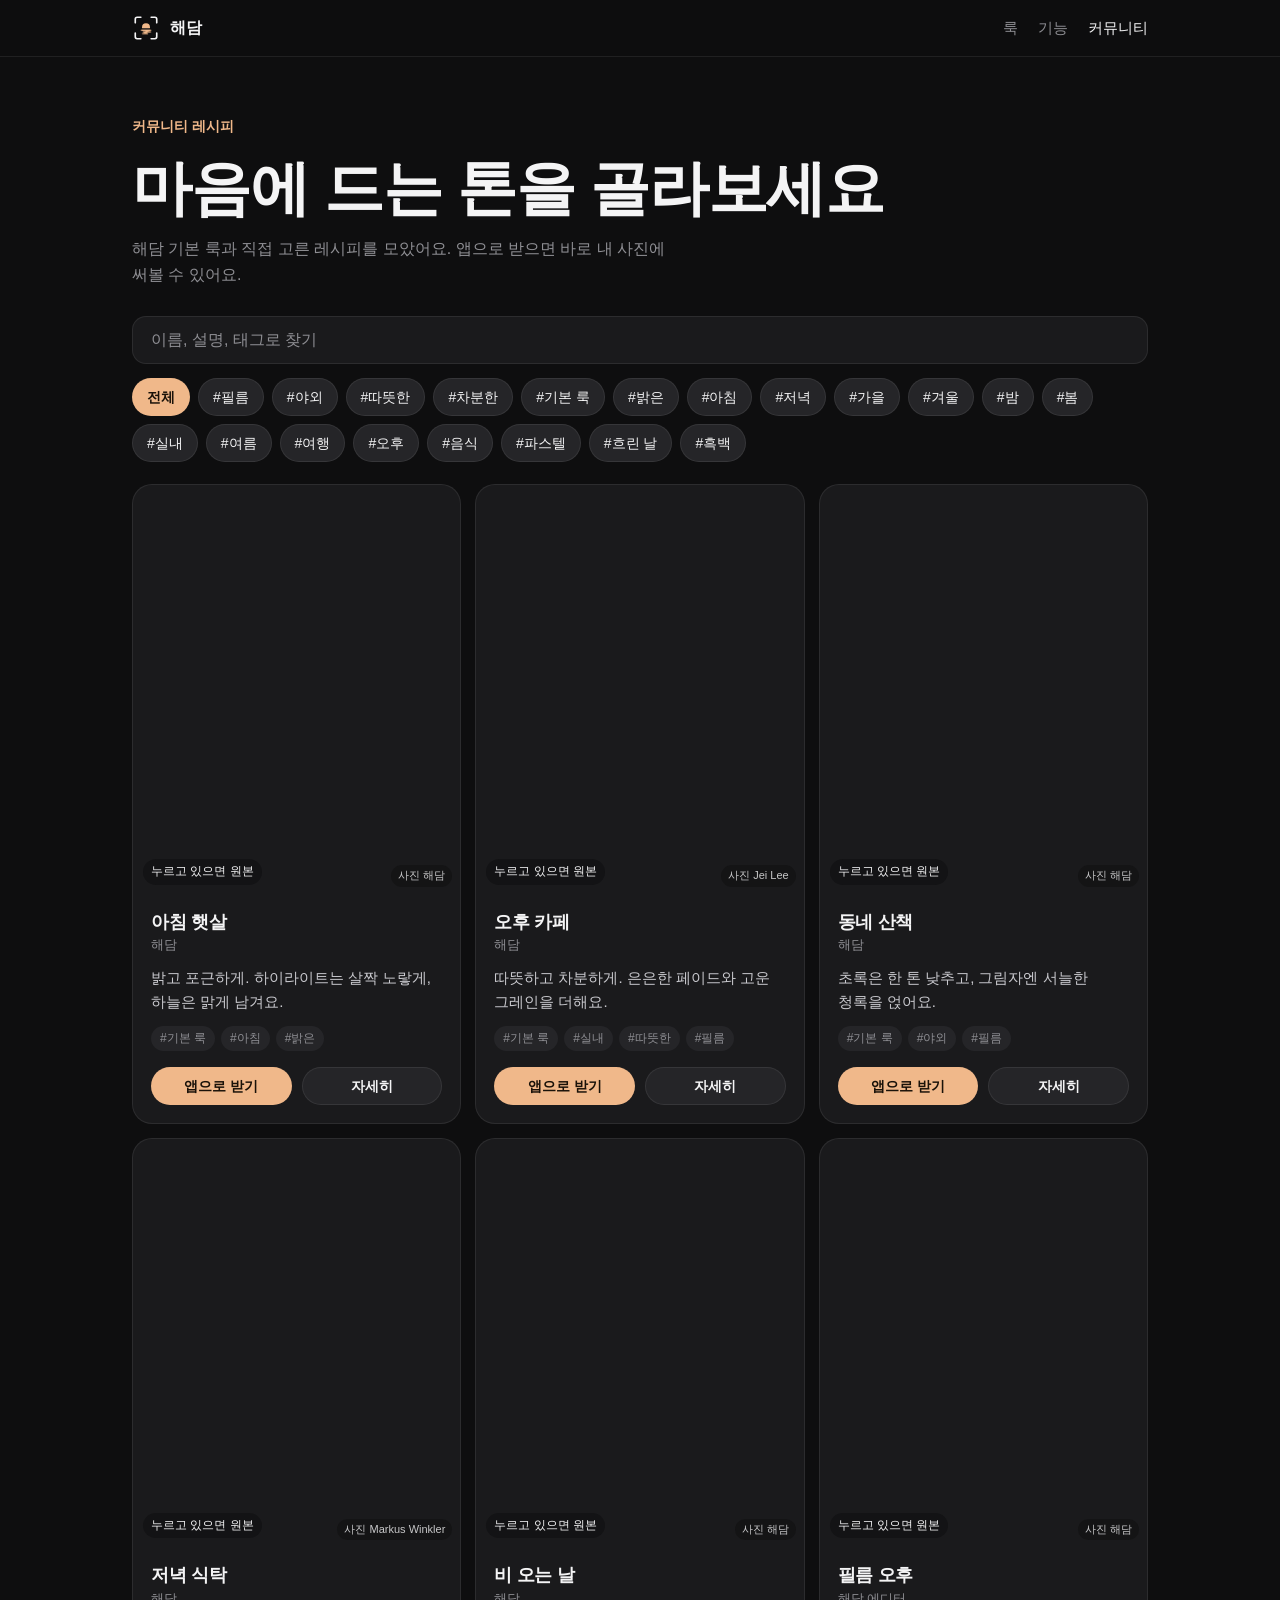
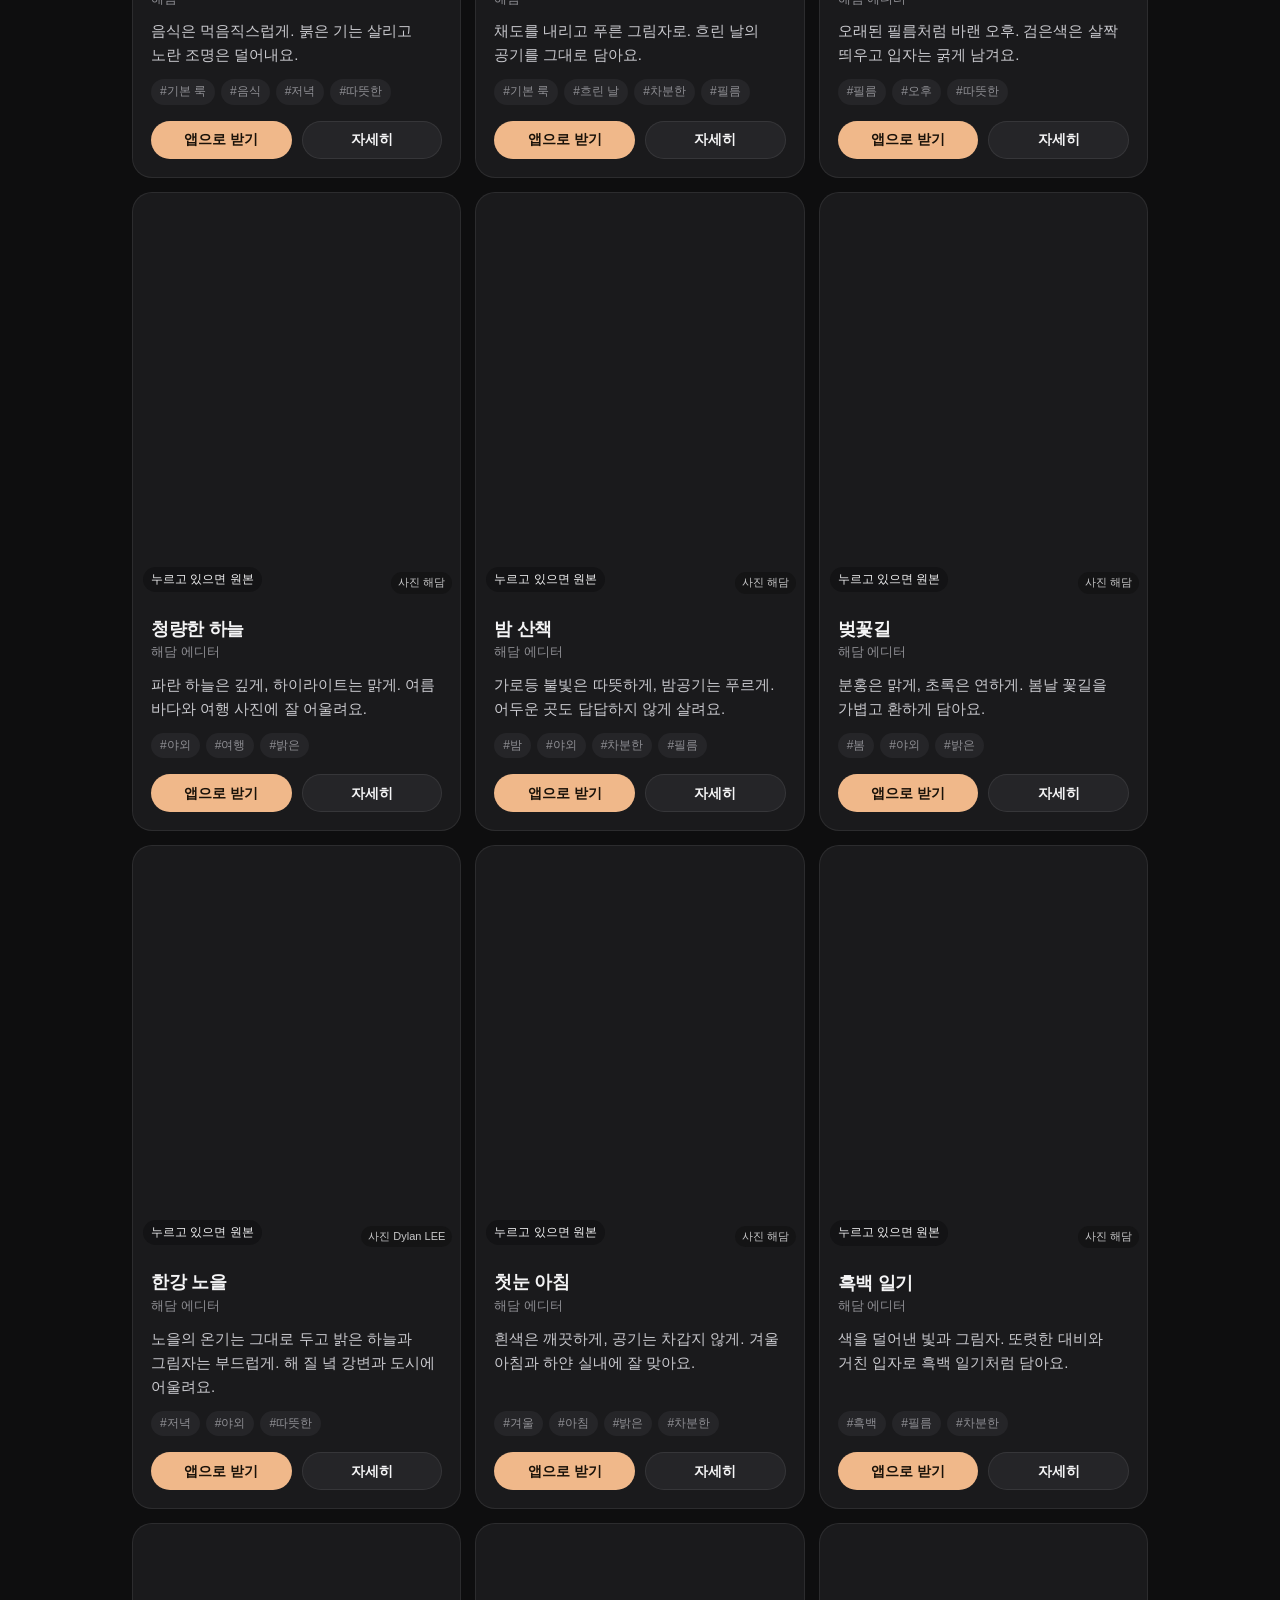
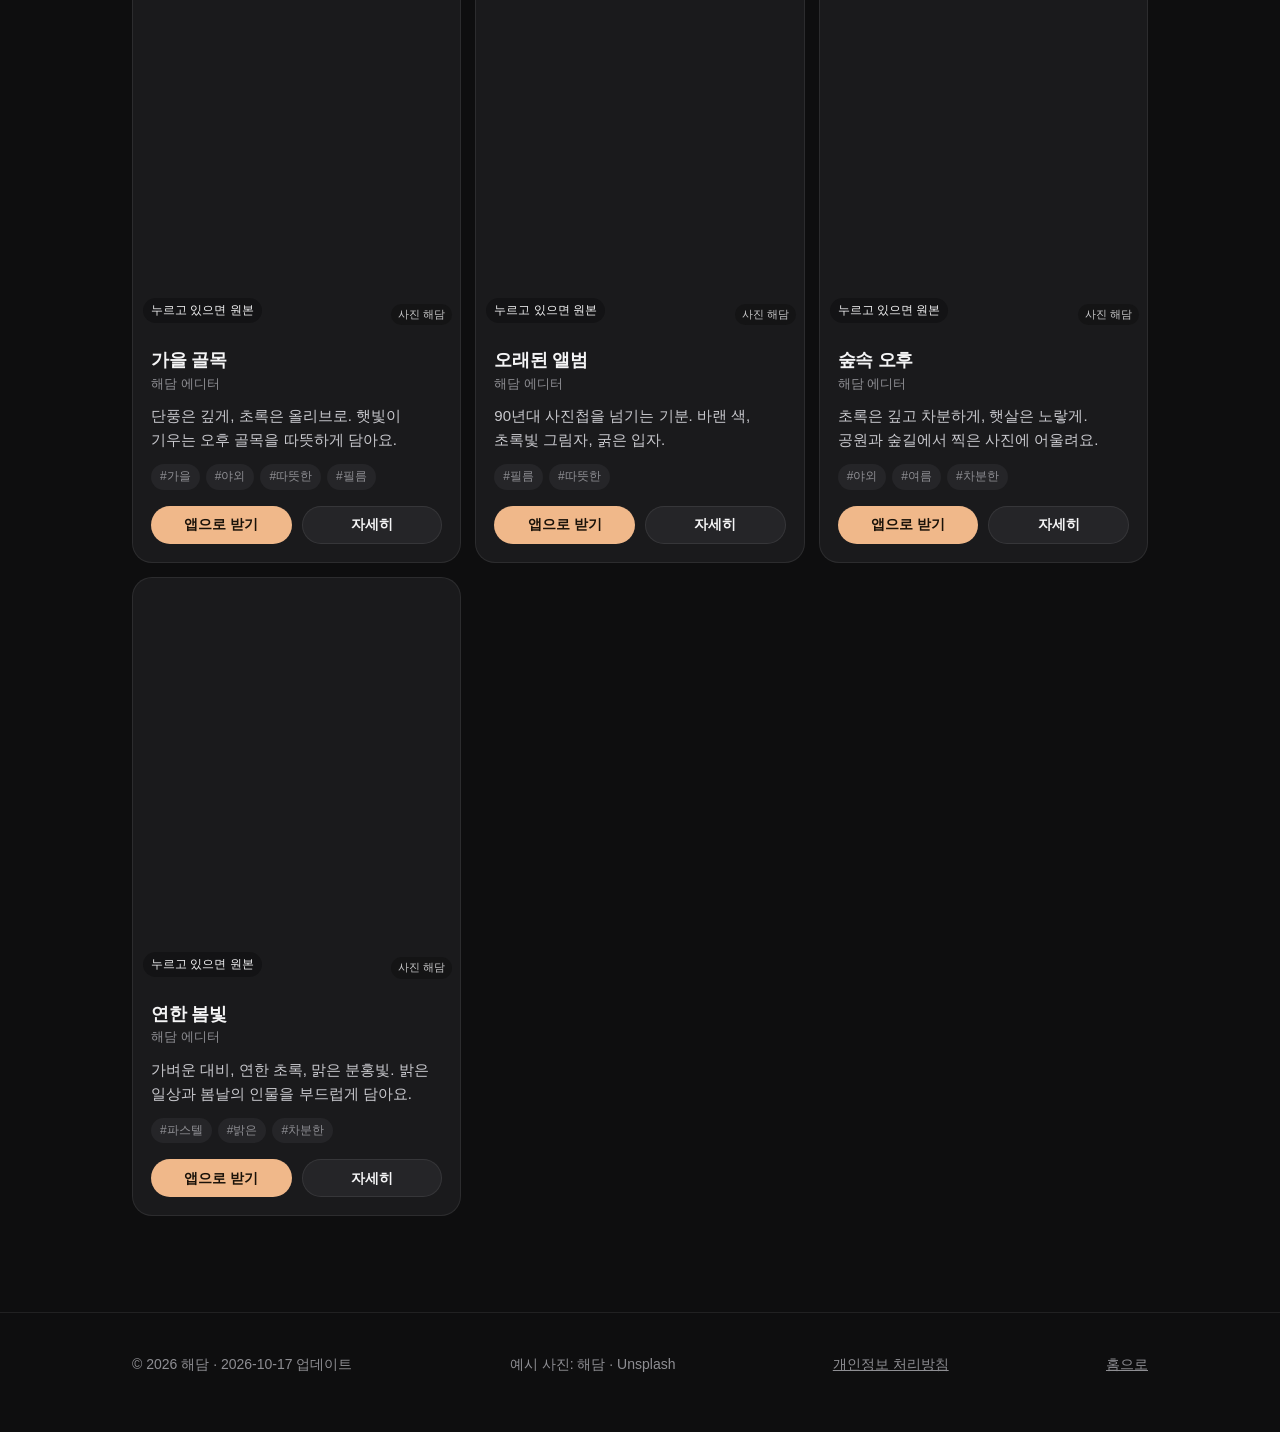
==== commit f91bc283: "Use the owner's own photos across the site Landing, community and recipe samples now come from the o" ====
--- a/community/index.html
+++ b/community/index.html
@@ -53,7 +53,7 @@
 <footer class="site-footer">
   <div class="wrap">
     <span id="updated">© 2026 해담</span>
-    <span>예시 사진: Unsplash</span>
+    <span>예시 사진: 해담 · Unsplash</span>
     <a href="../privacy/">개인정보 처리방침</a>
     <a href="../">홈으로</a>
   </div>
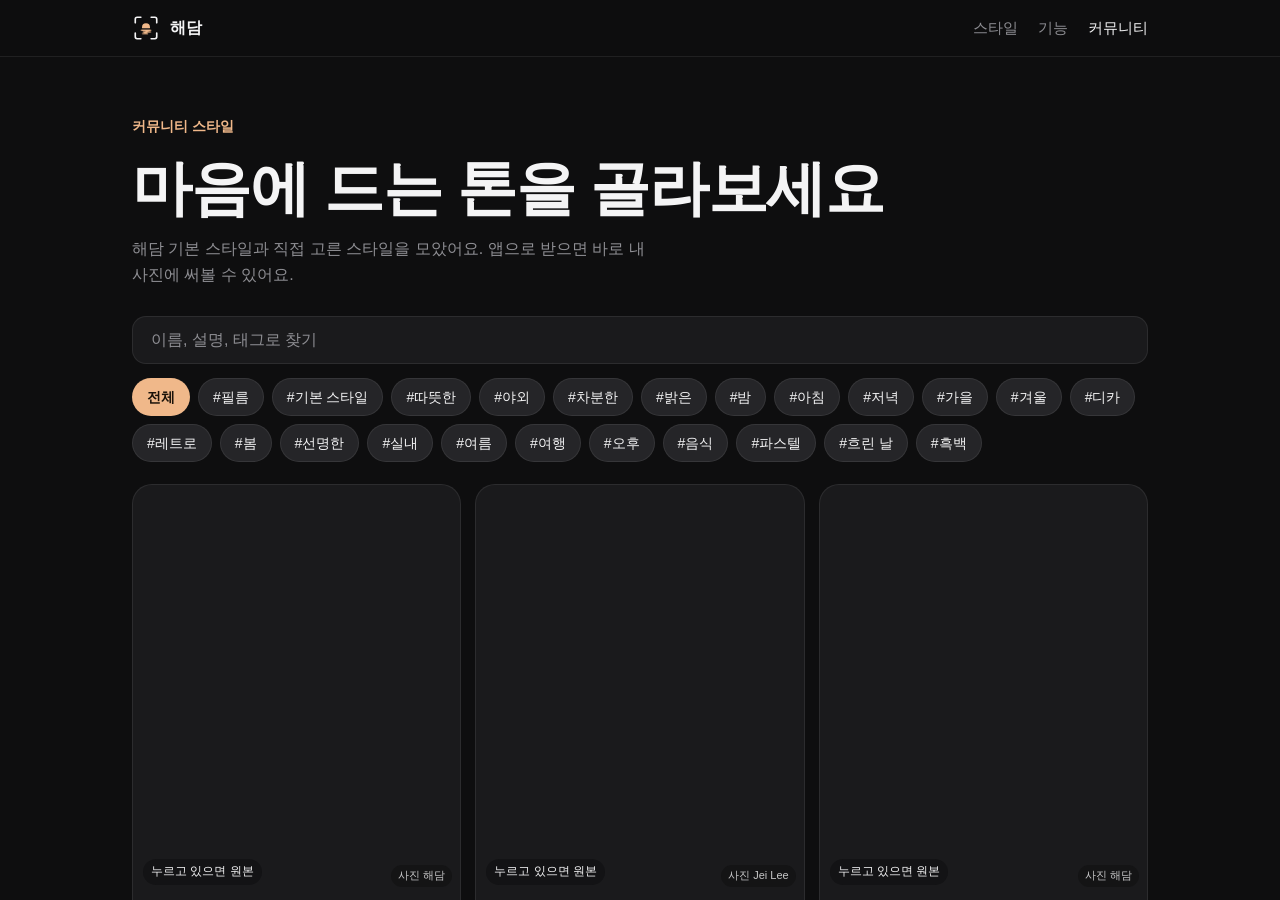
==== commit 955bb18c: "Call every preset a 스타일; add four film styles 룩/레시피 → 스타일 across the site. New built-in film styles " ====
--- a/community/index.html
+++ b/community/index.html
@@ -6,13 +6,13 @@
 <meta name="viewport" content="width=device-width, initial-scale=1, viewport-fit=cover">
 <link rel="icon" type="image/png" href="../assets/favicon.png">
 <link rel="apple-touch-icon" href="../assets/apple-touch-icon.png">
-<title>커뮤니티 레시피 — 해담</title>
-<meta name="description" content="해담 커뮤니티 레시피를 둘러보고 앱으로 바로 받아보세요.">
+<title>커뮤니티 스타일 — 해담</title>
+<meta name="description" content="해담 커뮤니티 스타일을 둘러보고 앱으로 바로 받아보세요.">
 <meta name="theme-color" content="#0E0E0F">
 <link rel="stylesheet" href="../assets/style.css">
 <meta property="og:type" content="website">
 <meta property="og:site_name" content="해담">
-<meta property="og:title" content="커뮤니티 레시피 — 해담">
+<meta property="og:title" content="커뮤니티 스타일 — 해담">
 <meta property="og:description" content="다른 사람이 만든 사진 톤을 받아 내 사진에 바로 써보세요.">
 <meta property="og:url" content="https://haedam.jiun.dev/community/">
 <meta property="og:image" content="https://haedam.jiun.dev/assets/og-community.jpg">
@@ -27,7 +27,7 @@
   <div class="wrap">
     <a class="brand" href="../"><svg class="brand-mark" aria-hidden="true" viewBox="0 0 120 120" xmlns="http://www.w3.org/2000/svg"><defs><clipPath id="hm"><rect x="20" y="18" width="80" height="43"/></clipPath></defs><path d="M14 38V22a8 8 0 0 1 8-8h16M82 14h16a8 8 0 0 1 8 8v16M106 82v16a8 8 0 0 1-8 8H82M38 106H22a8 8 0 0 1-8-8V82" fill="none" stroke="currentColor" stroke-width="7" stroke-linecap="round" stroke-linejoin="round"/><circle cx="60" cy="57" r="17" fill="var(--accent)" clip-path="url(#hm)"/><defs><mask id="hm-refl" maskUnits="userSpaceOnUse" x="0" y="0" width="120" height="120"><image href="../assets/reflection-mask.png" x="0" y="0" width="120" height="120"/></mask></defs><rect width="120" height="120" fill="var(--accent)" mask="url(#hm-refl)"/></svg>해담</a>
     <nav class="nav" aria-label="주요 메뉴">
-      <a href="../#looks">룩</a>
+      <a href="../#looks">스타일</a>
       <a href="../#features">기능</a>
       <a href="./" aria-current="page">커뮤니티</a>
     </nav>
@@ -36,18 +36,18 @@
 
 <main class="wrap">
   <div class="page-head">
-    <span class="eyebrow">커뮤니티 레시피</span>
+    <span class="eyebrow">커뮤니티 스타일</span>
     <h1>마음에 드는 톤을 골라보세요</h1>
-    <p>해담 기본 룩과 직접 고른 레시피를 모았어요. 앱으로 받으면 바로 내 사진에 써볼 수 있어요.</p>
+    <p>해담 기본 스타일과 직접 고른 스타일을 모았어요. 앱으로 받으면 바로 내 사진에 써볼 수 있어요.</p>
   </div>
 
   <div class="toolbar">
-    <input class="search" id="q" type="search" aria-label="레시피 검색" placeholder="이름, 설명, 태그로 찾기" autocomplete="off">
+    <input class="search" id="q" type="search" aria-label="스타일 검색" placeholder="이름, 설명, 태그로 찾기" autocomplete="off">
     <div class="chips" id="chips" role="group" aria-label="태그로 거르기"></div>
   </div>
 
   <div class="feed" id="feed" aria-live="polite"></div>
-  <p class="status" id="status">레시피를 불러오고 있어요…</p>
+  <p class="status" id="status">스타일을 불러오고 있어요…</p>
 </main>
 
 <footer class="site-footer">
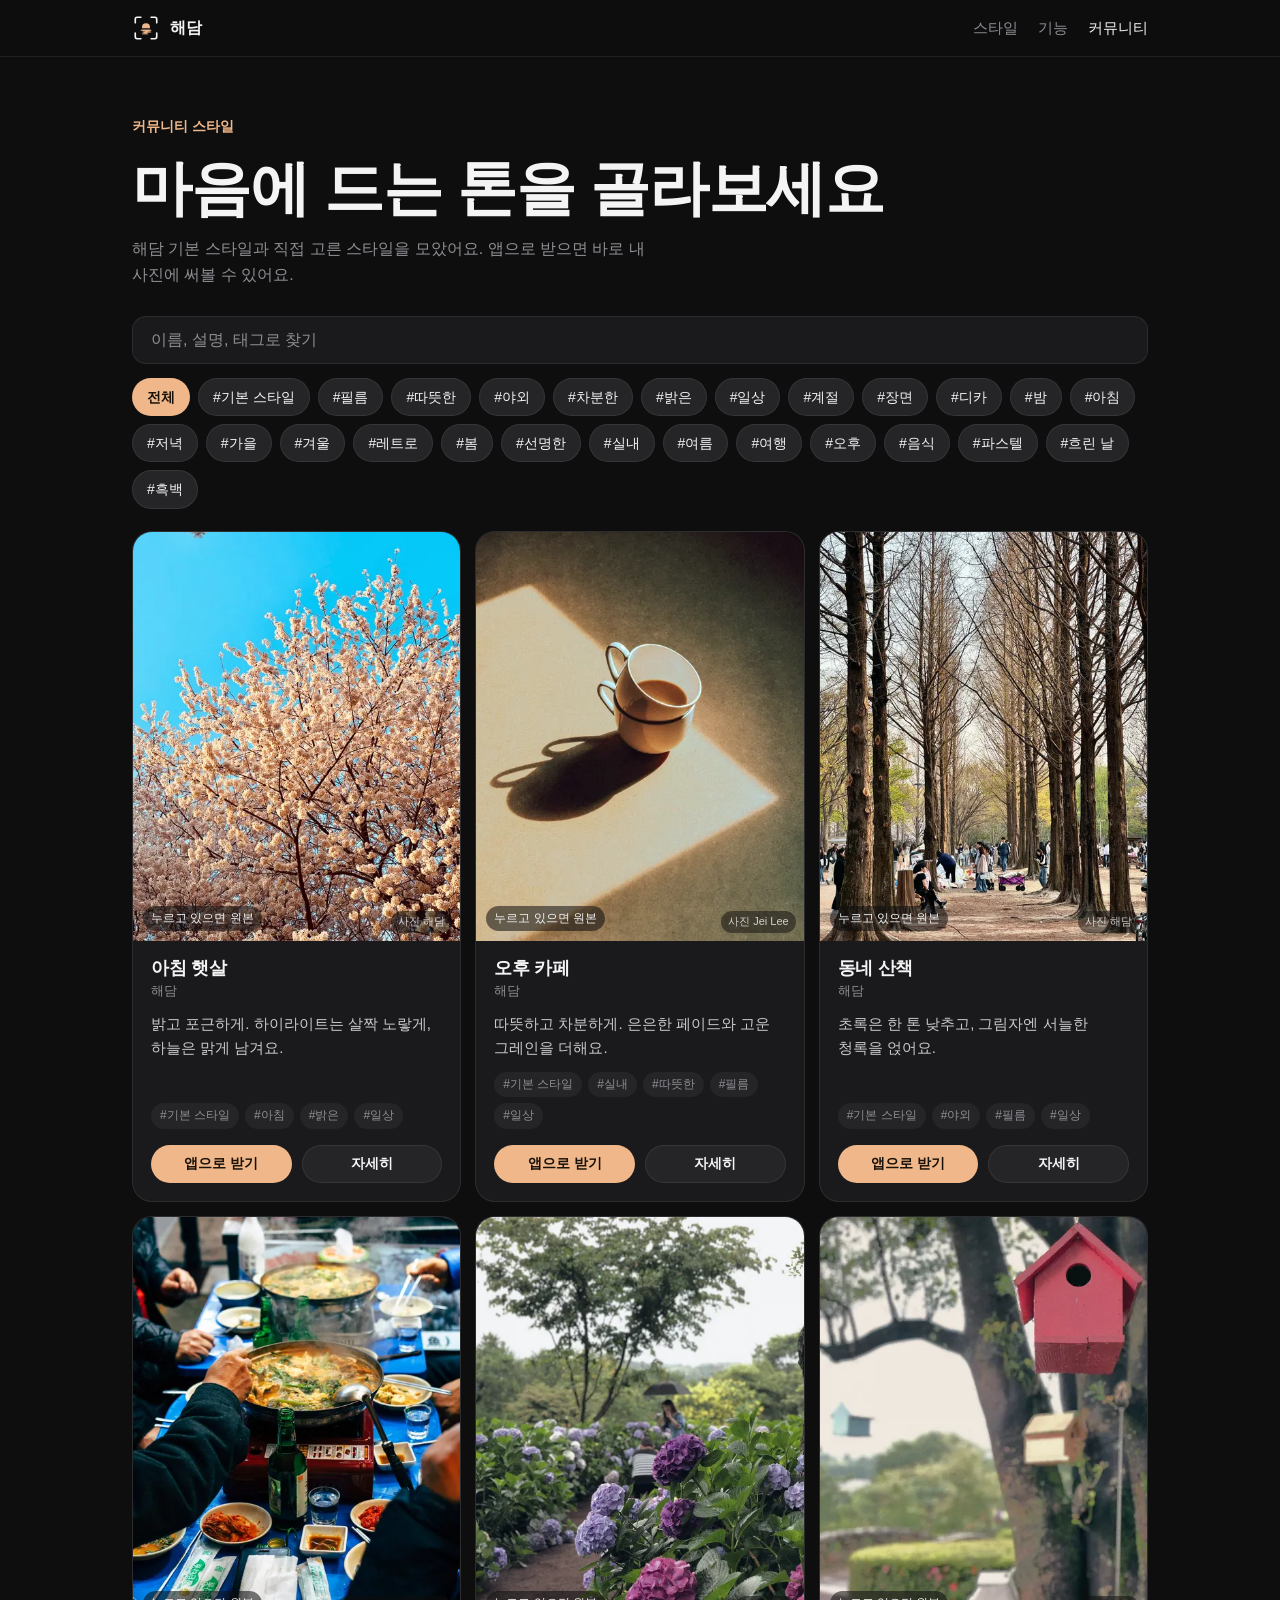
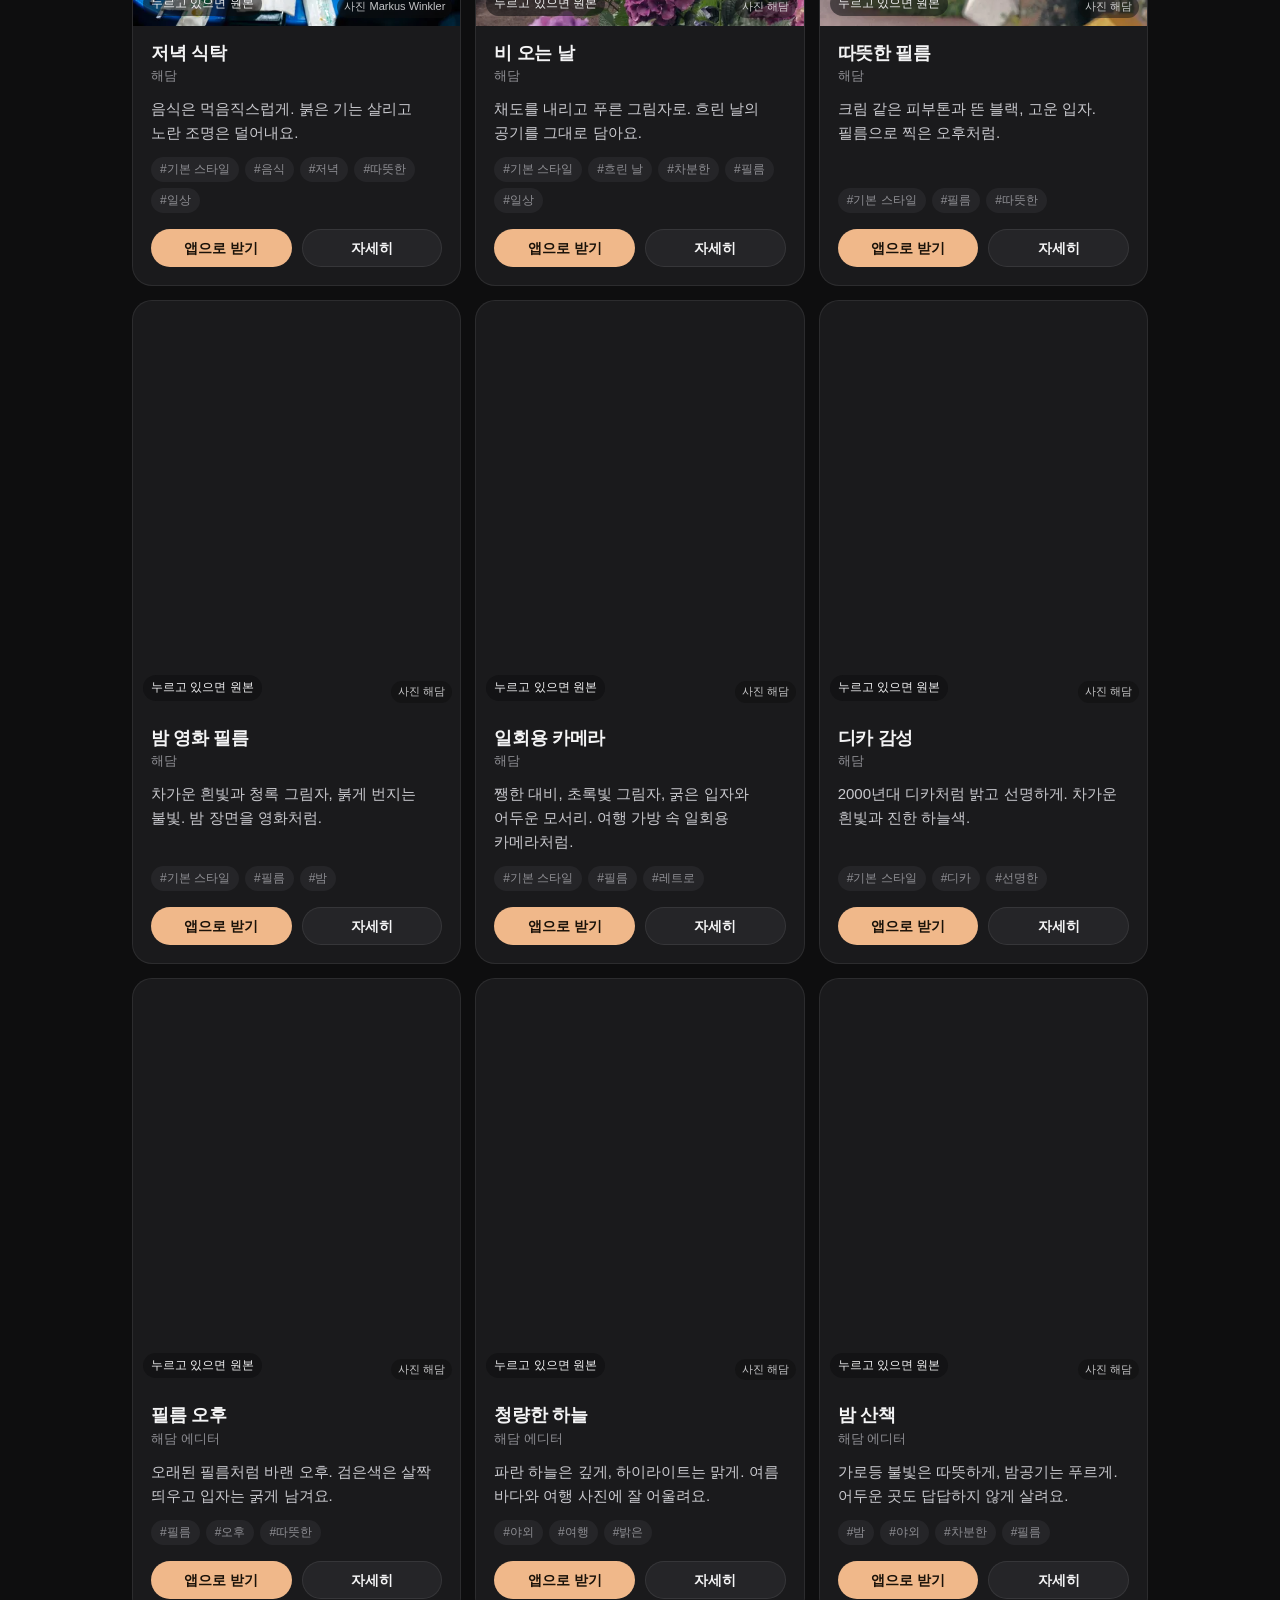
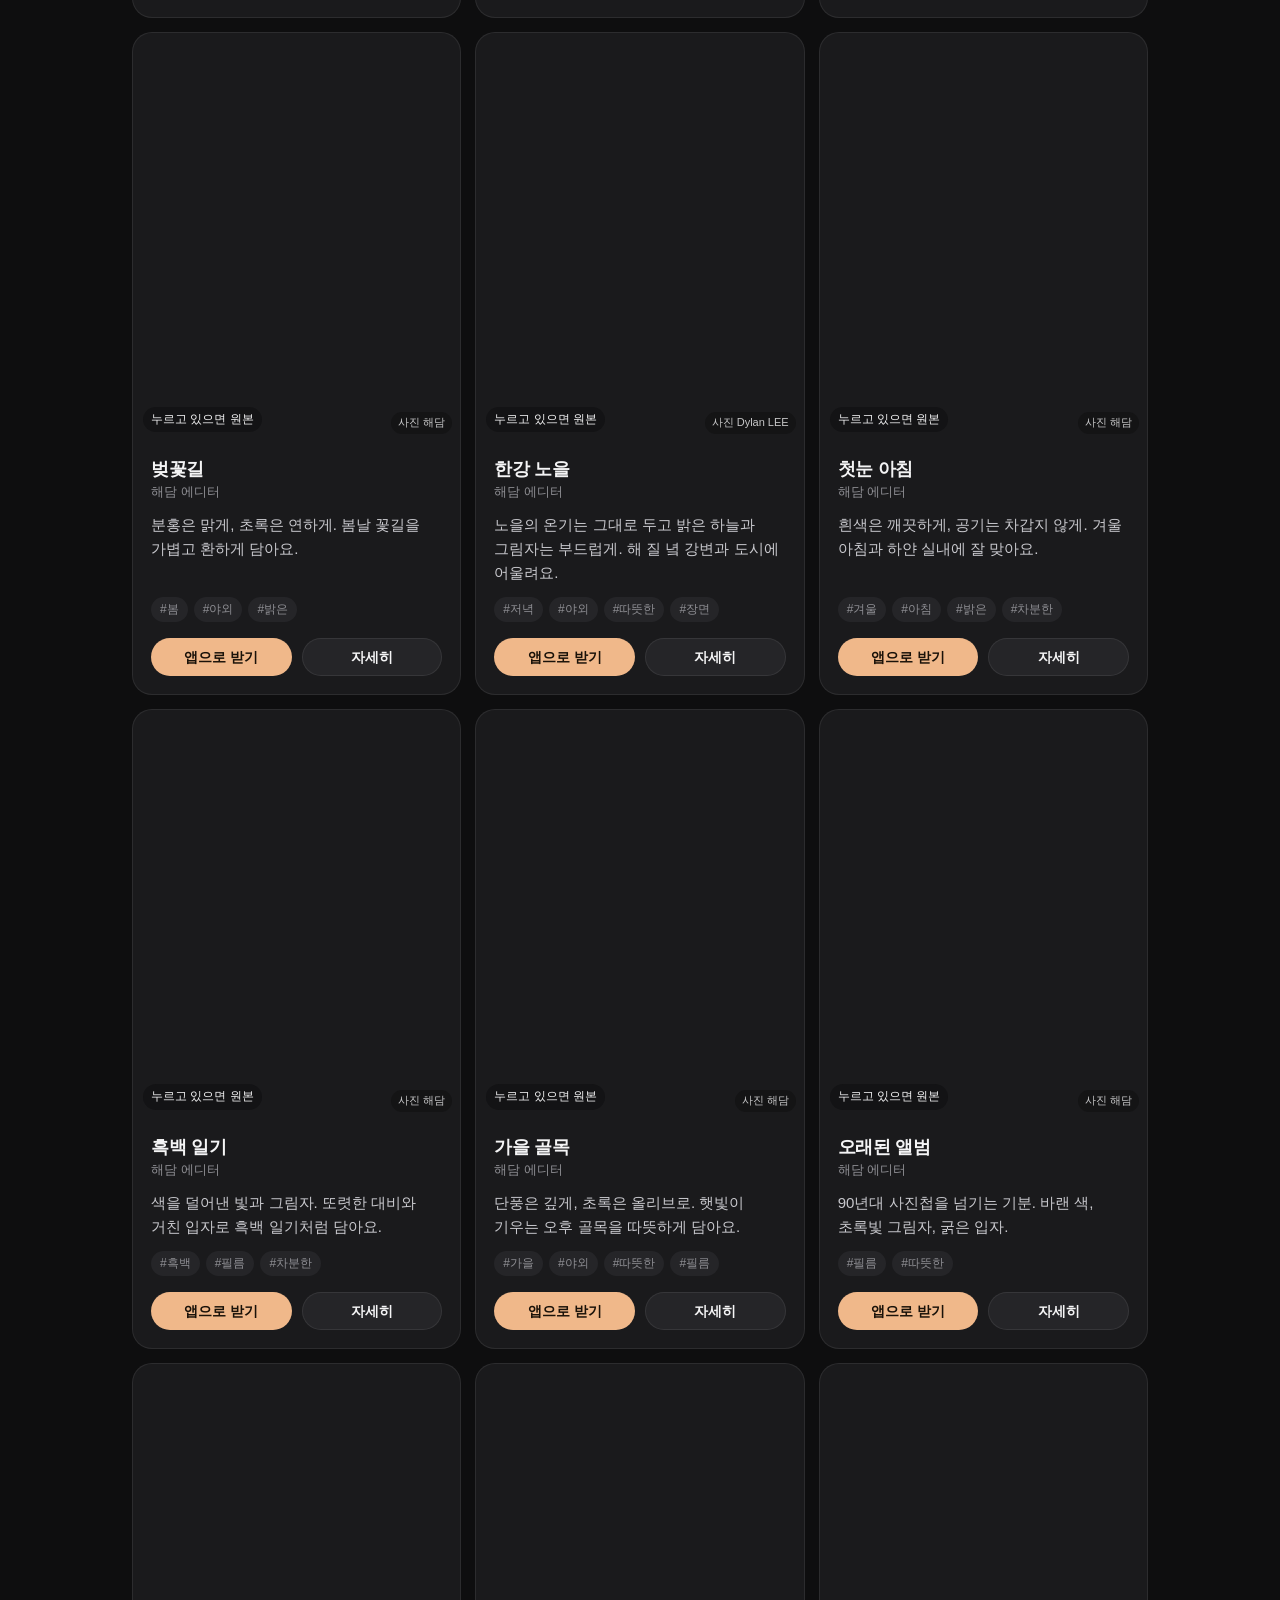
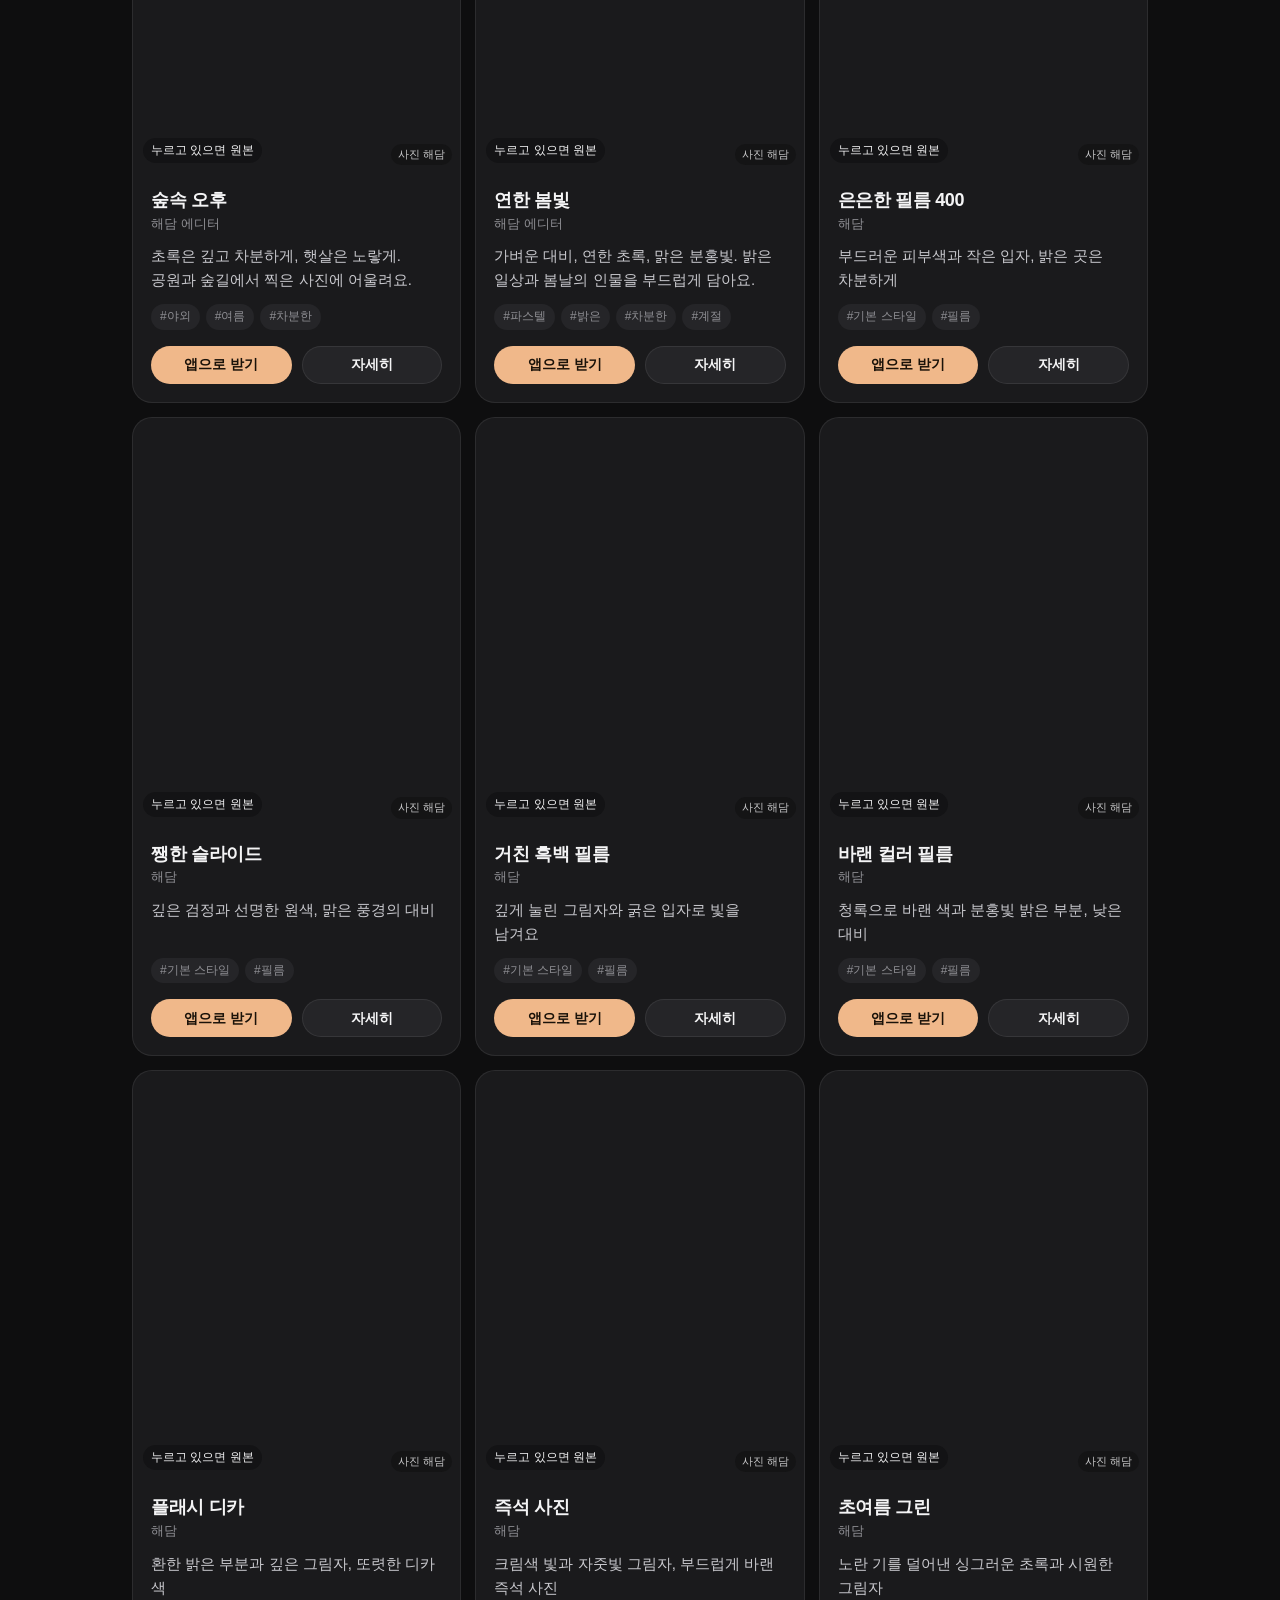
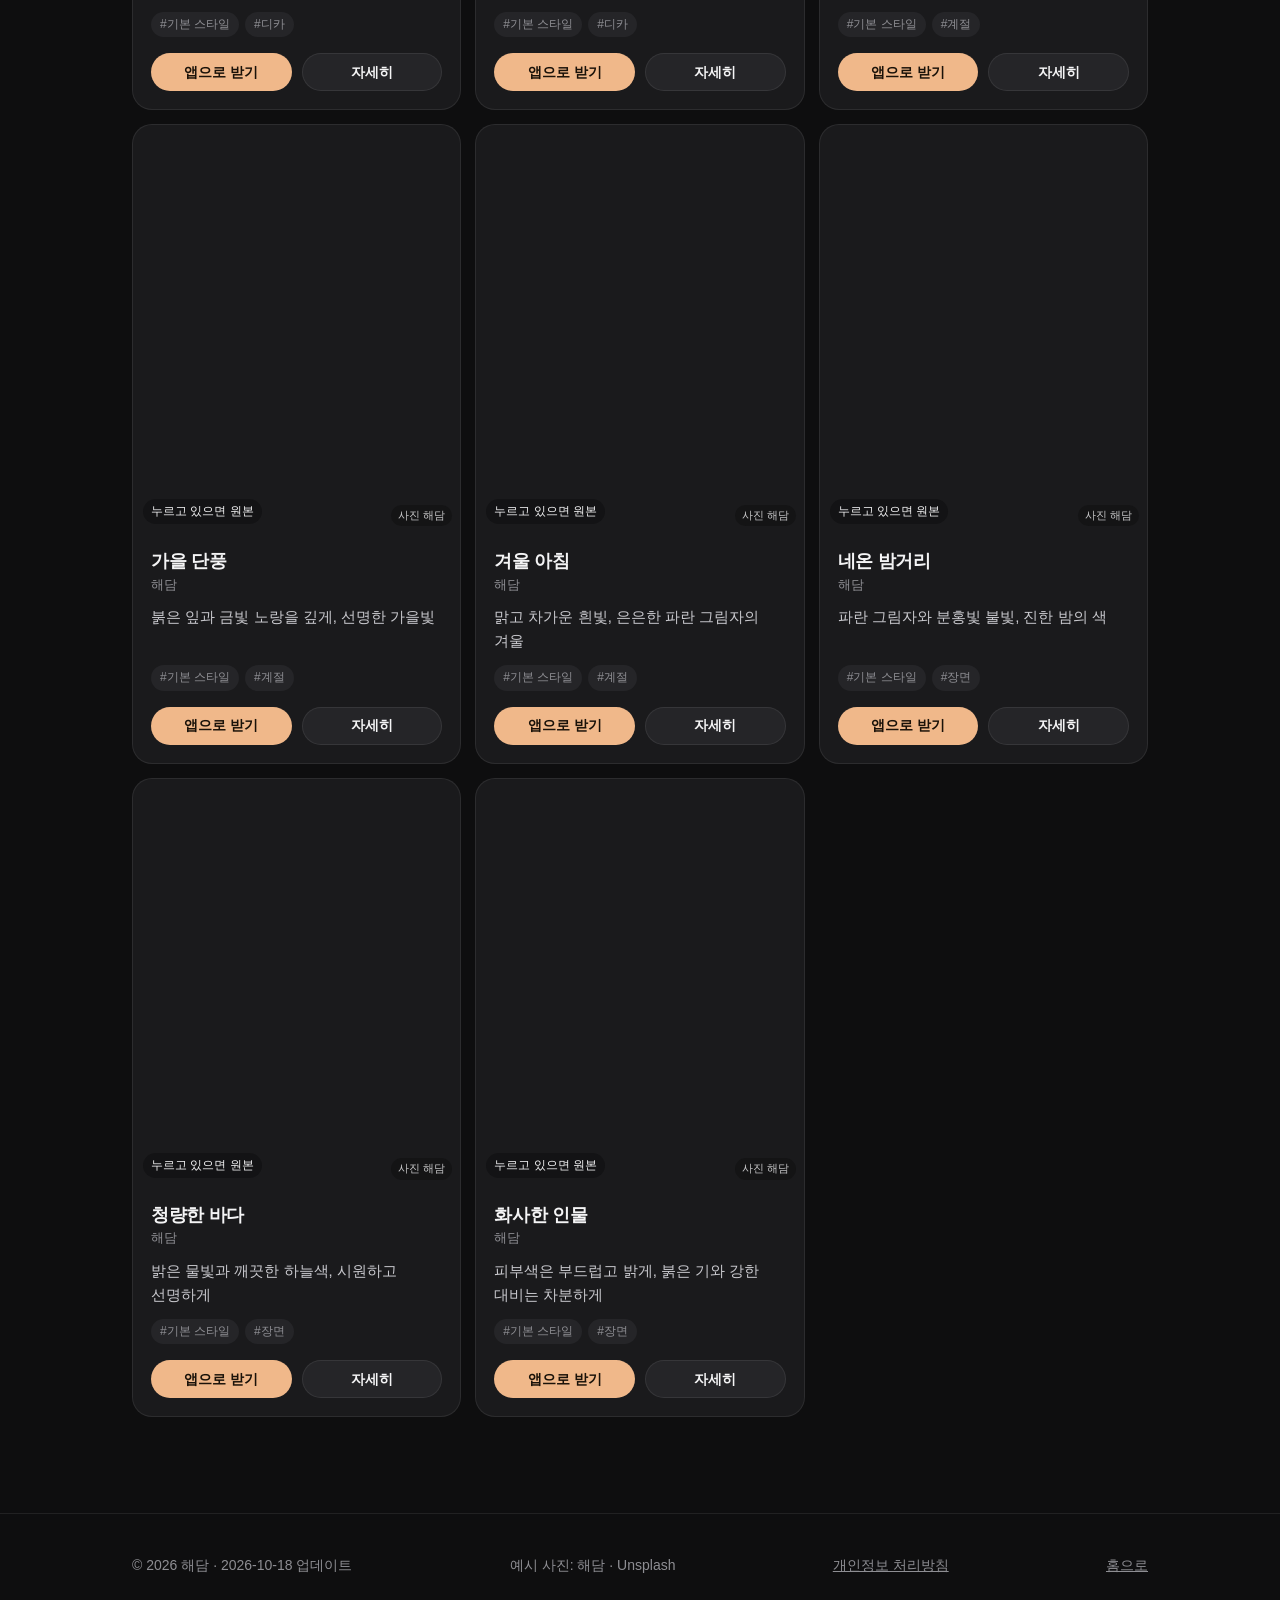
==== commit ee6b3ce0: "App Store link and Smart App Banner now that 1.2 is out Co-Authored-By: Claude Opus 5.5 <noreply@ant" ====
--- a/community/index.html
+++ b/community/index.html
@@ -8,6 +8,7 @@
 <link rel="apple-touch-icon" href="../assets/apple-touch-icon.png">
 <title>커뮤니티 스타일 — 해담</title>
 <meta name="description" content="해담 커뮤니티 스타일을 둘러보고 앱으로 바로 받아보세요.">
+<meta name="apple-itunes-app" content="app-id=6823169776">
 <meta name="theme-color" content="#0E0E0F">
 <link rel="stylesheet" href="../assets/style.css">
 <meta property="og:type" content="website">
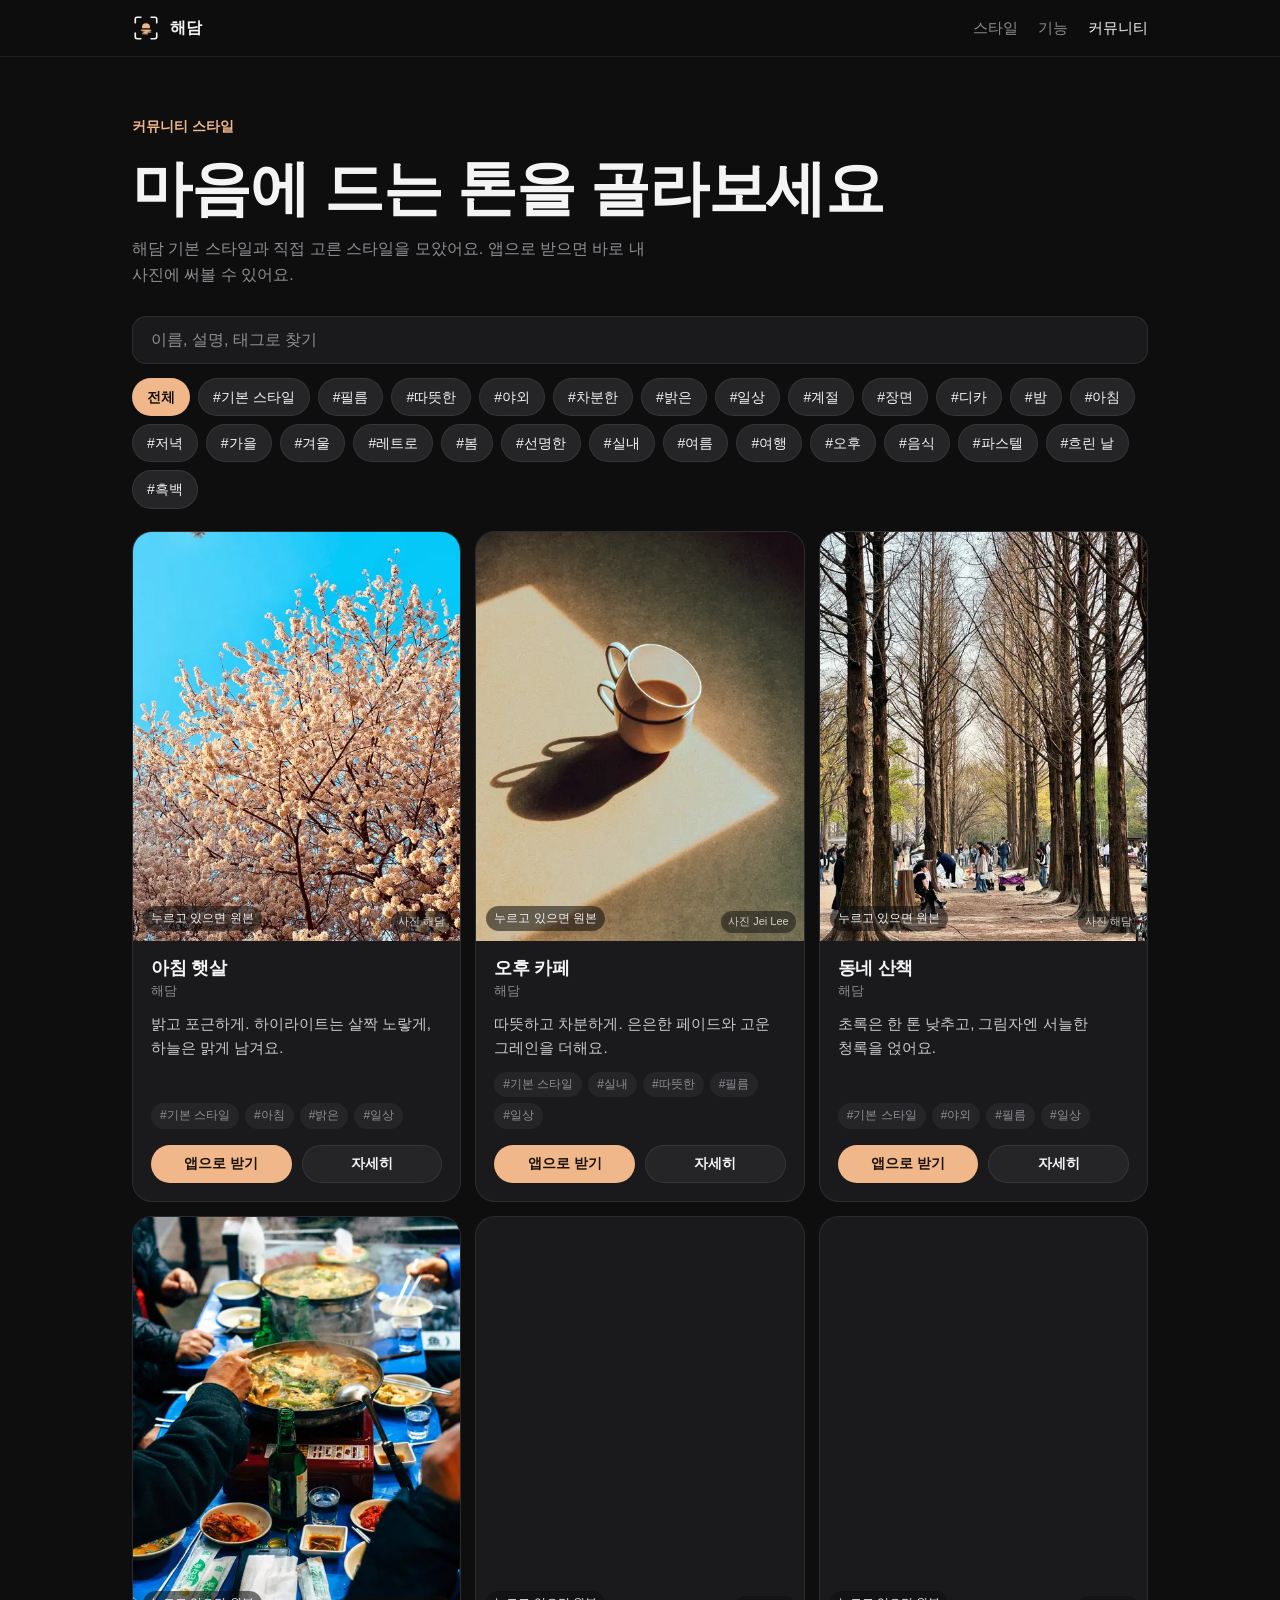
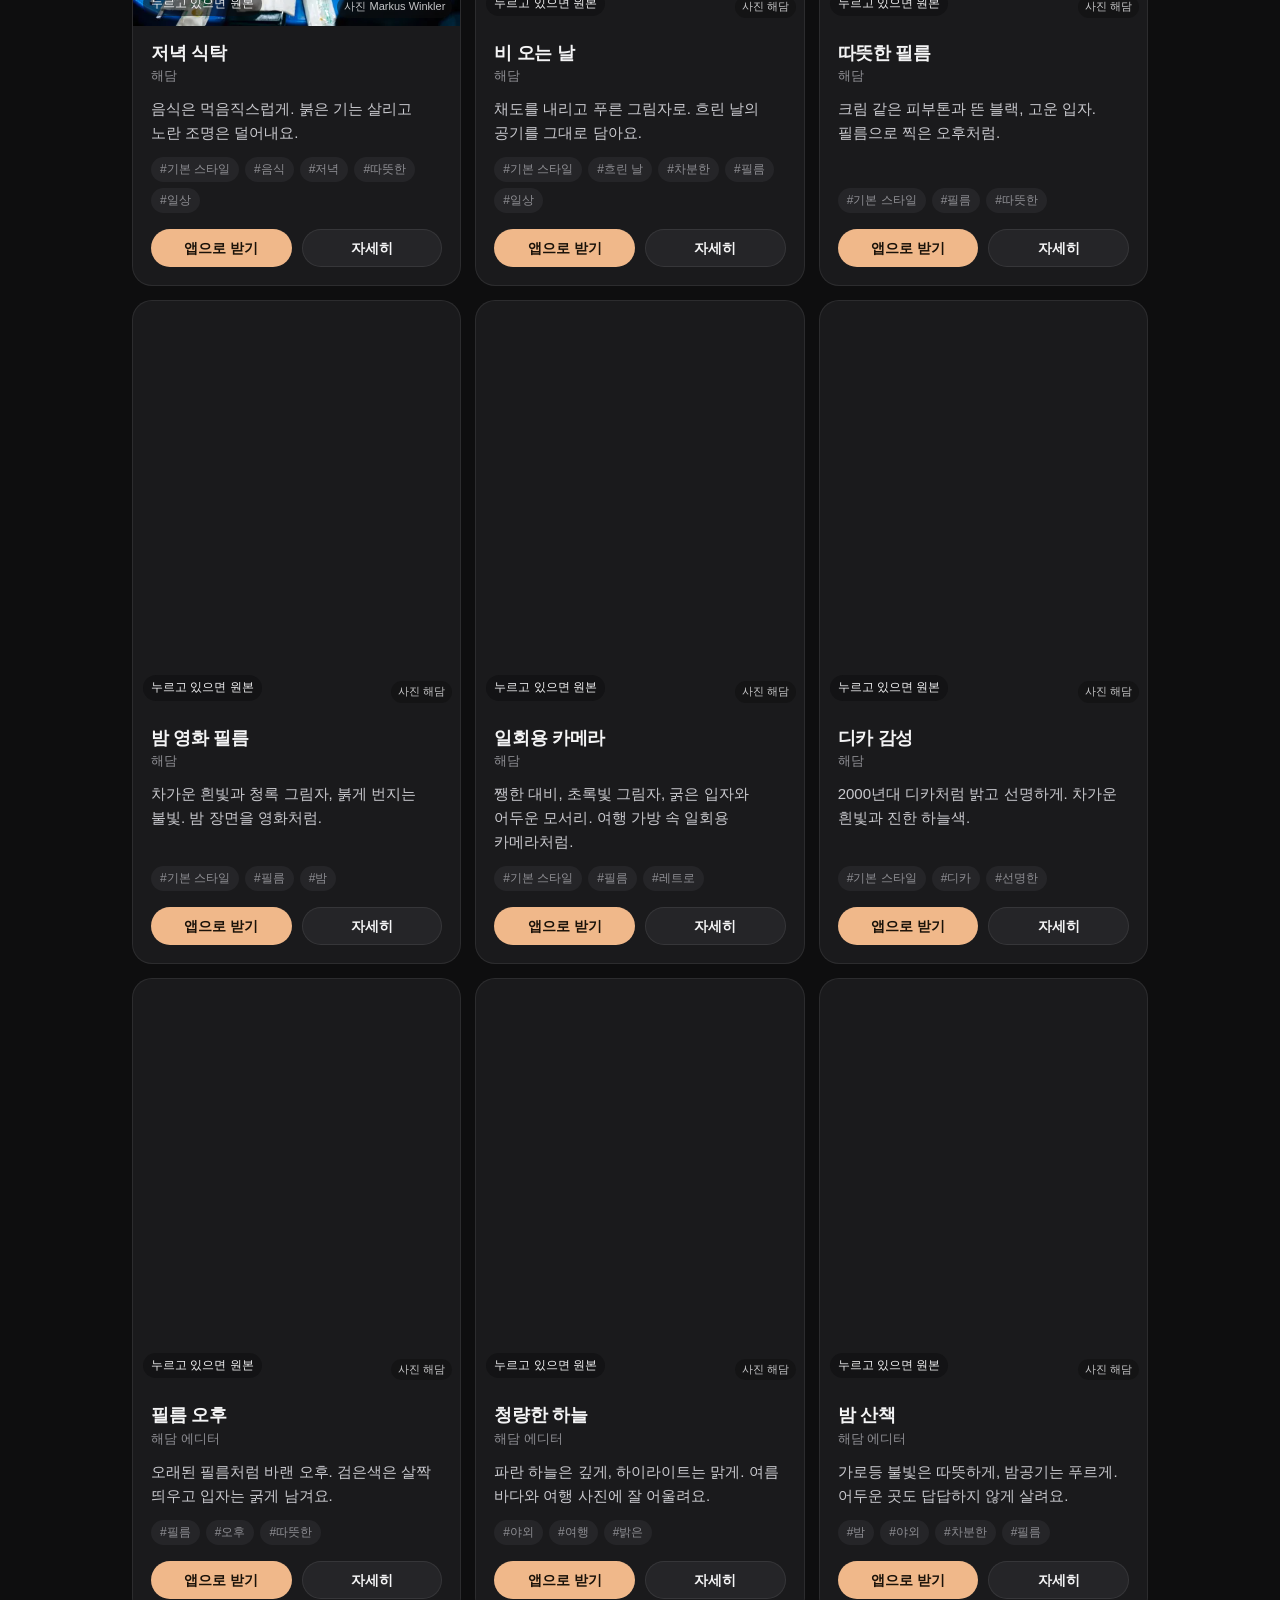
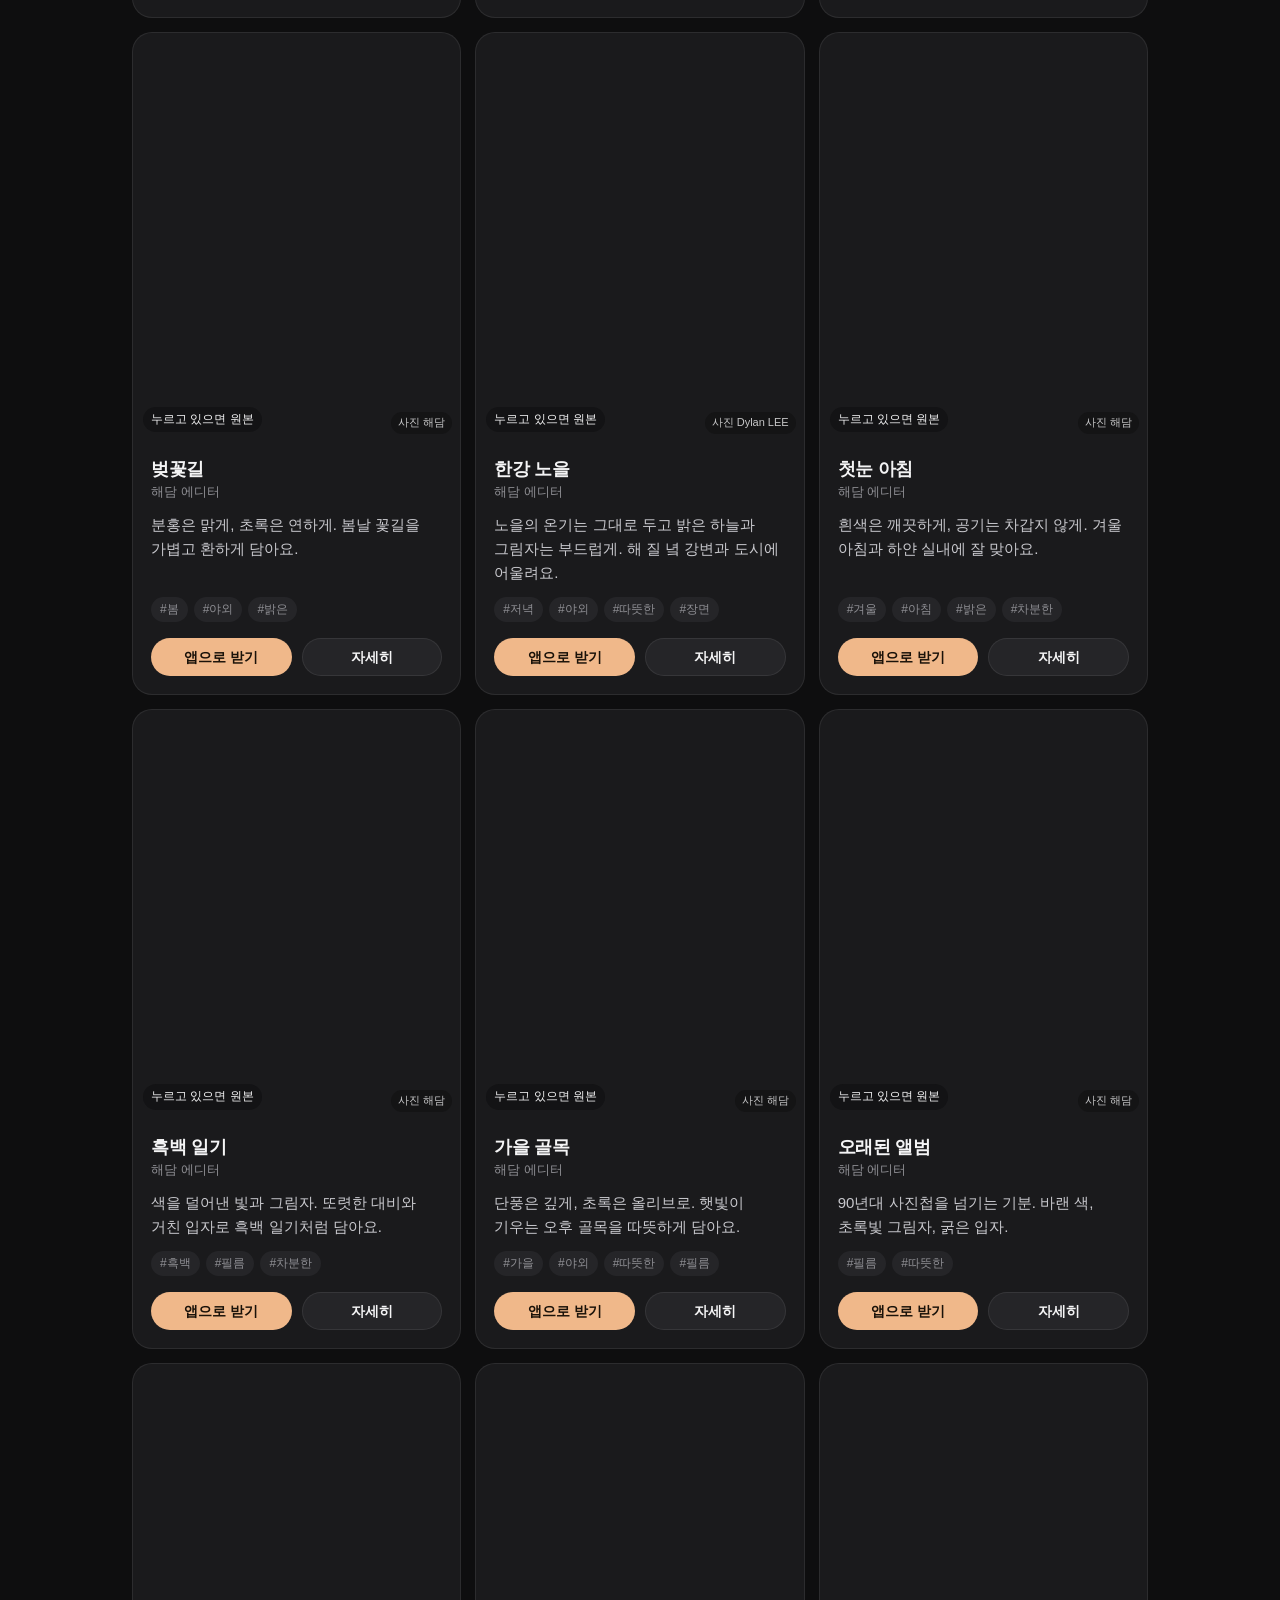
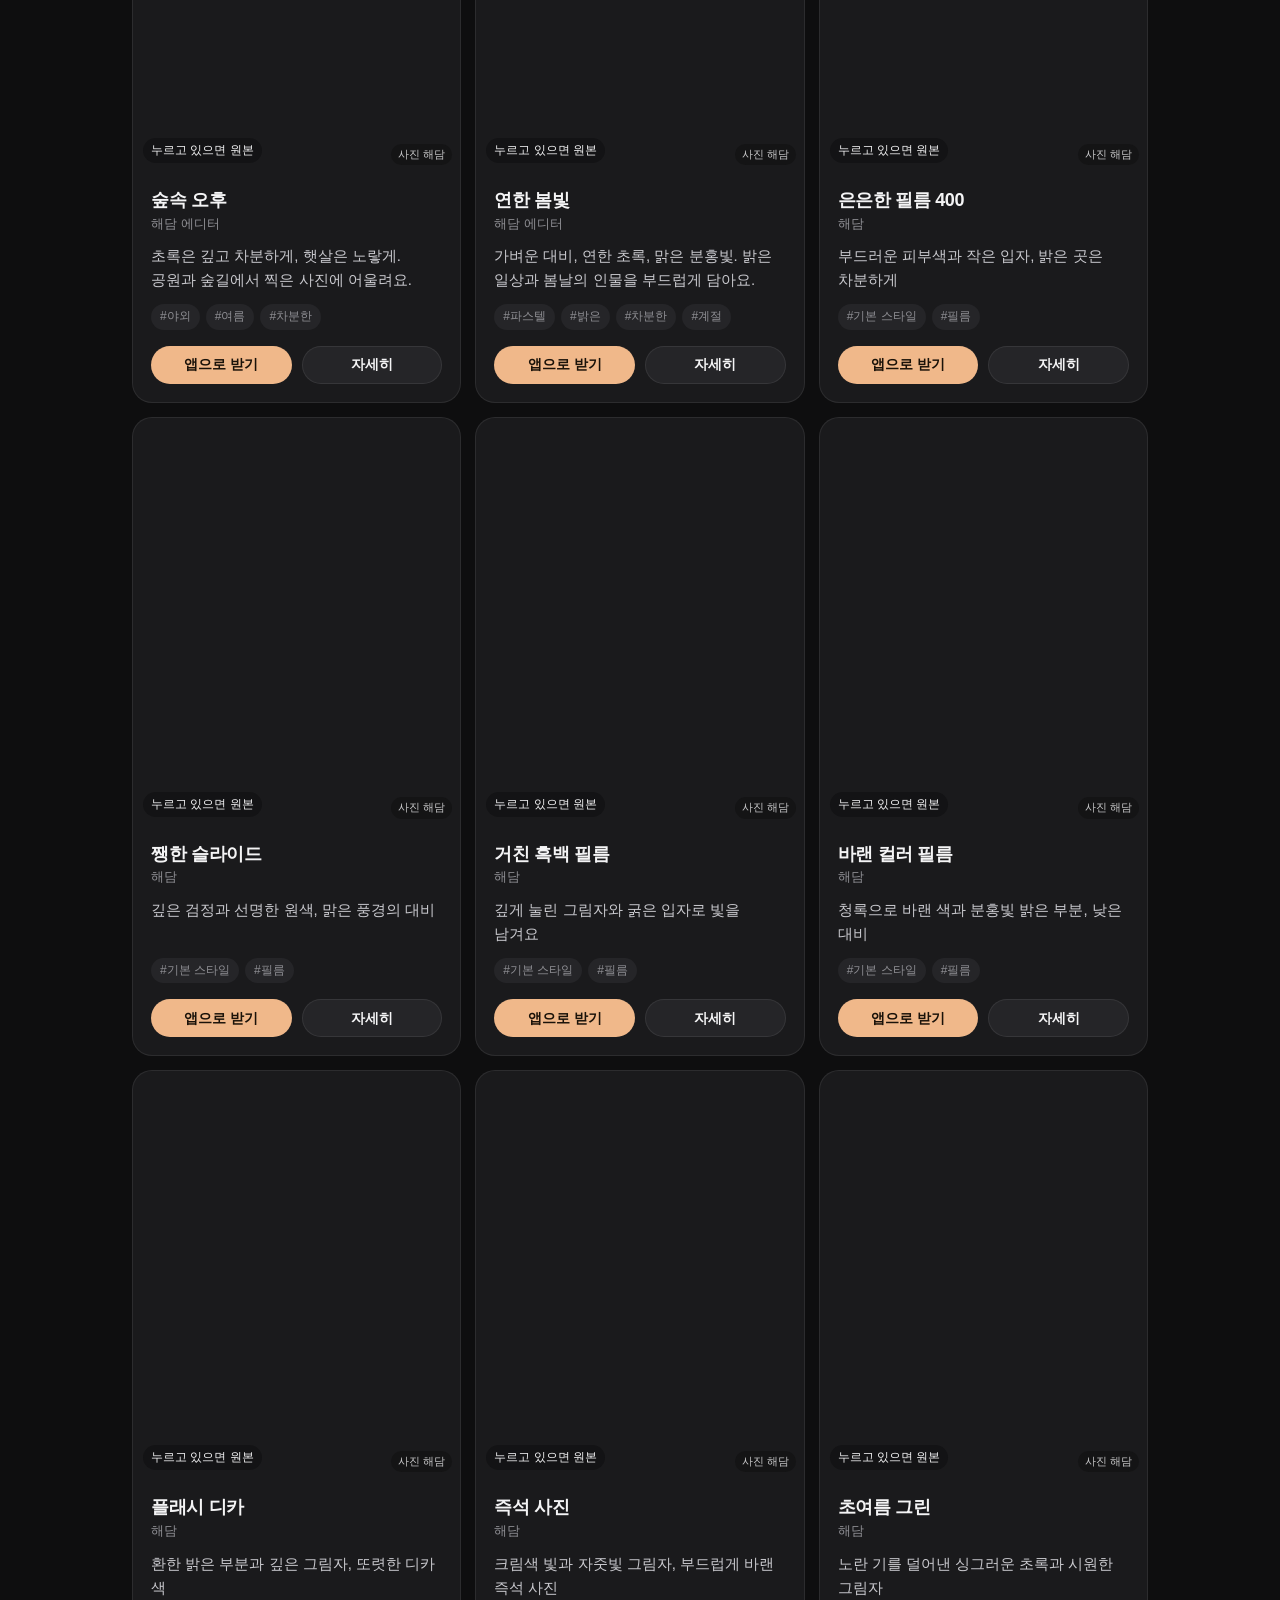
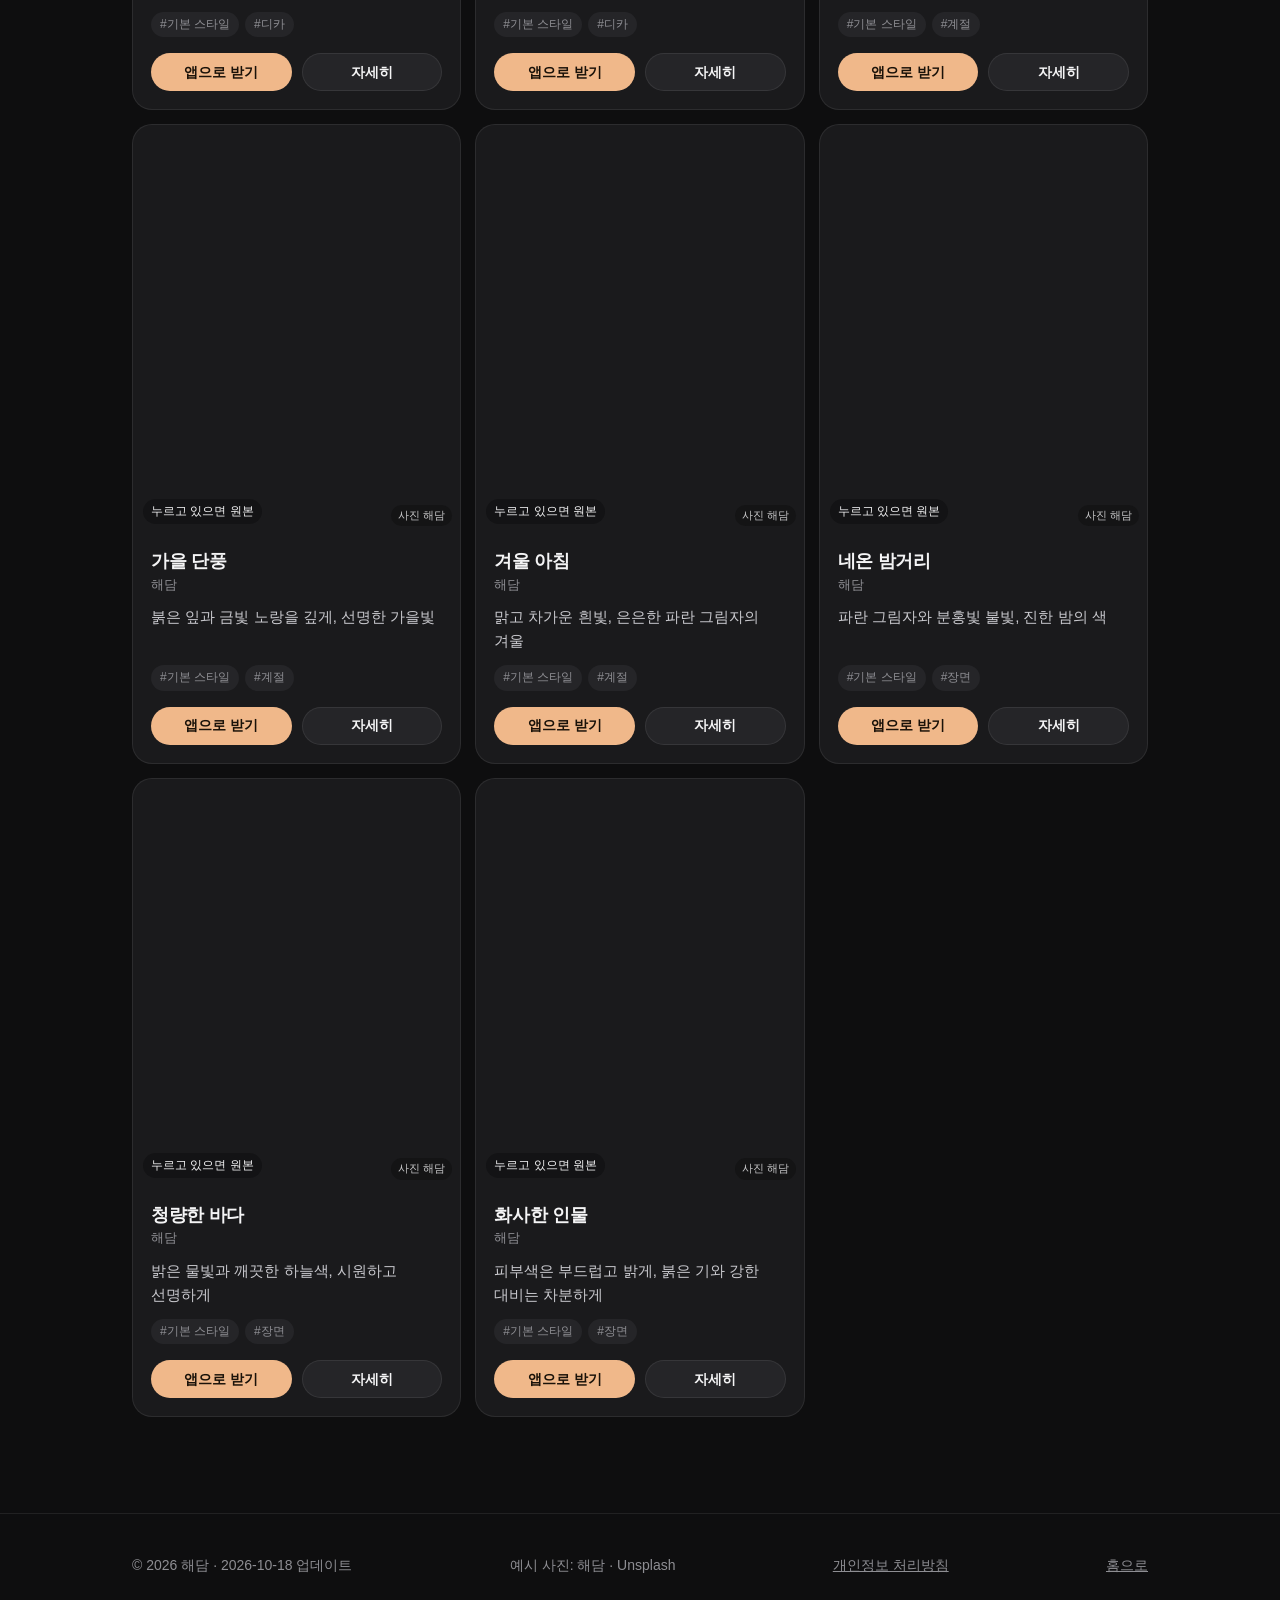
==== commit 13e2a9f0: "robots.txt, sitemap, canonical links and Search Console tag Co-Authored-By: Claude Opus 5.5 <noreply" ====
--- a/community/index.html
+++ b/community/index.html
@@ -6,6 +6,7 @@
 <meta name="viewport" content="width=device-width, initial-scale=1, viewport-fit=cover">
 <link rel="icon" type="image/png" href="../assets/favicon.png">
 <link rel="apple-touch-icon" href="../assets/apple-touch-icon.png">
+<link rel="canonical" href="https://haedam.jiun.dev/community/">
 <title>커뮤니티 스타일 — 해담</title>
 <meta name="description" content="해담 커뮤니티 스타일을 둘러보고 앱으로 바로 받아보세요.">
 <meta name="apple-itunes-app" content="app-id=6823169776">
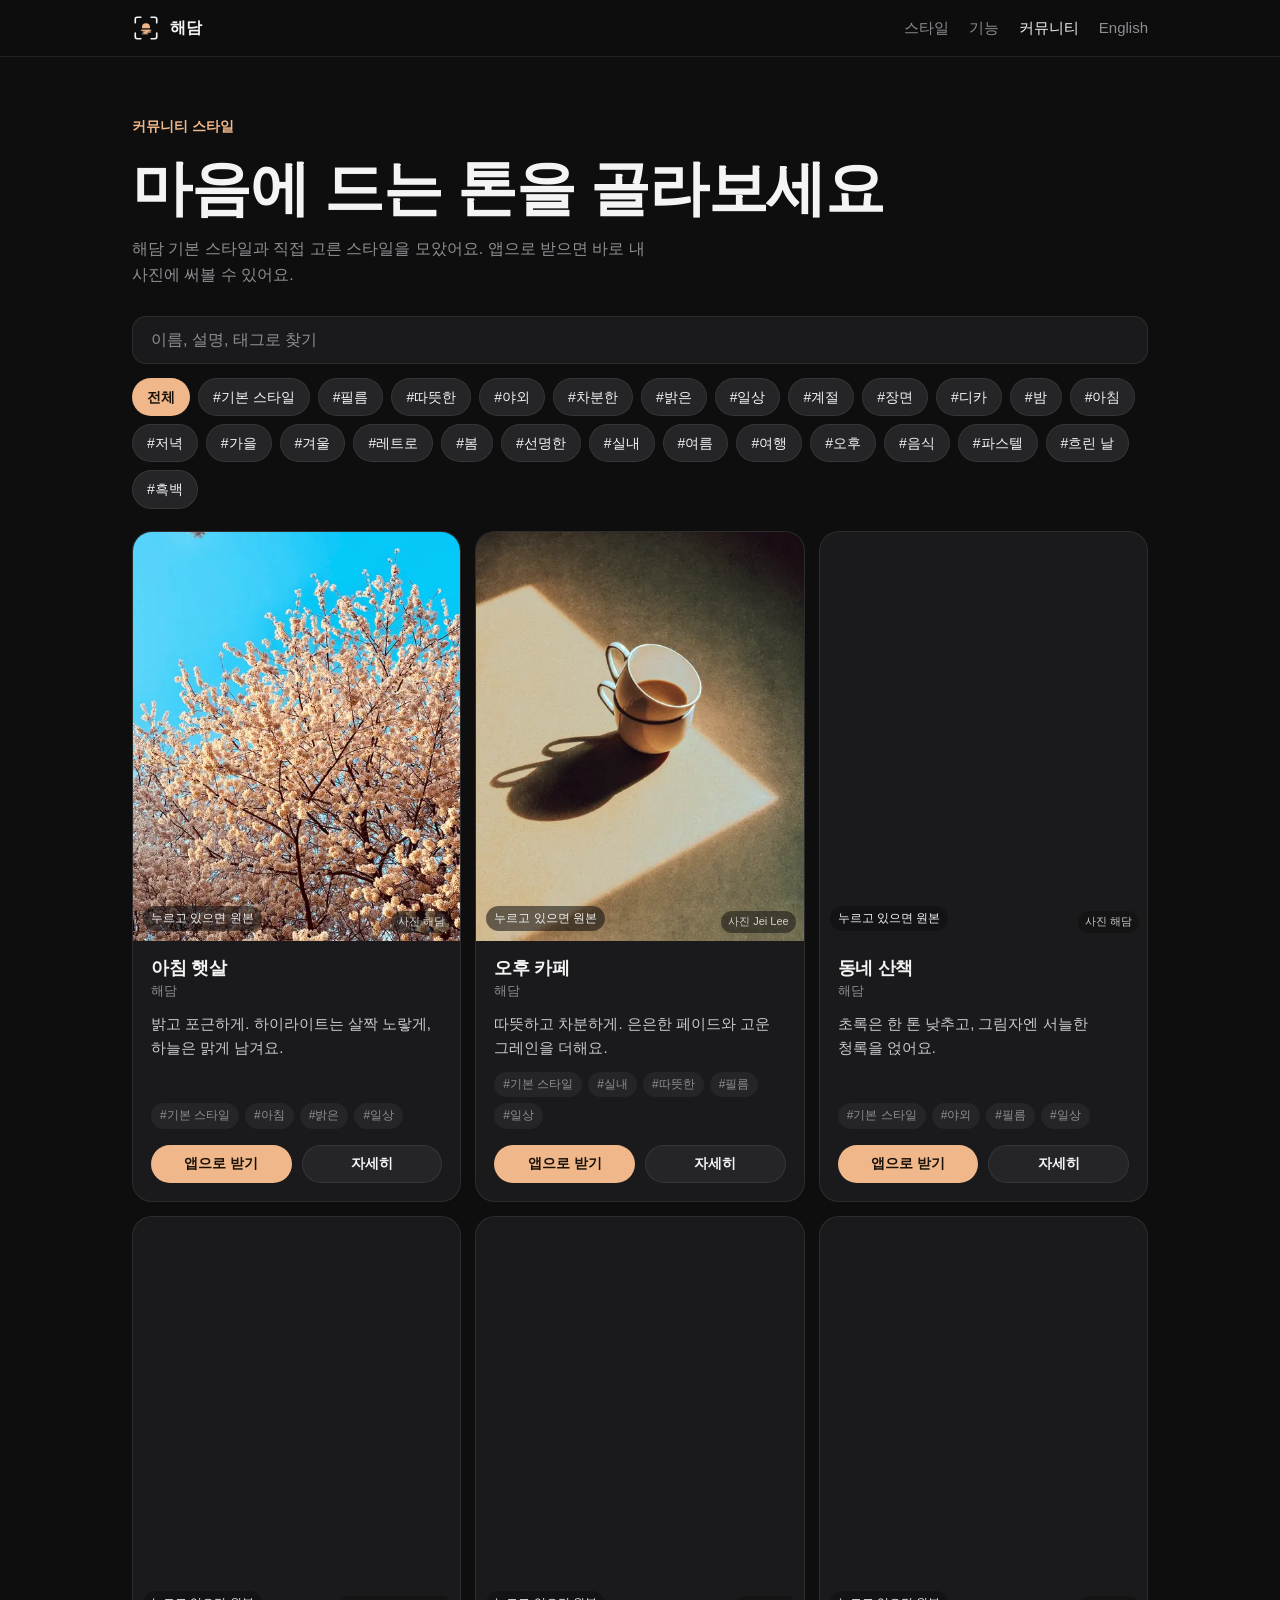
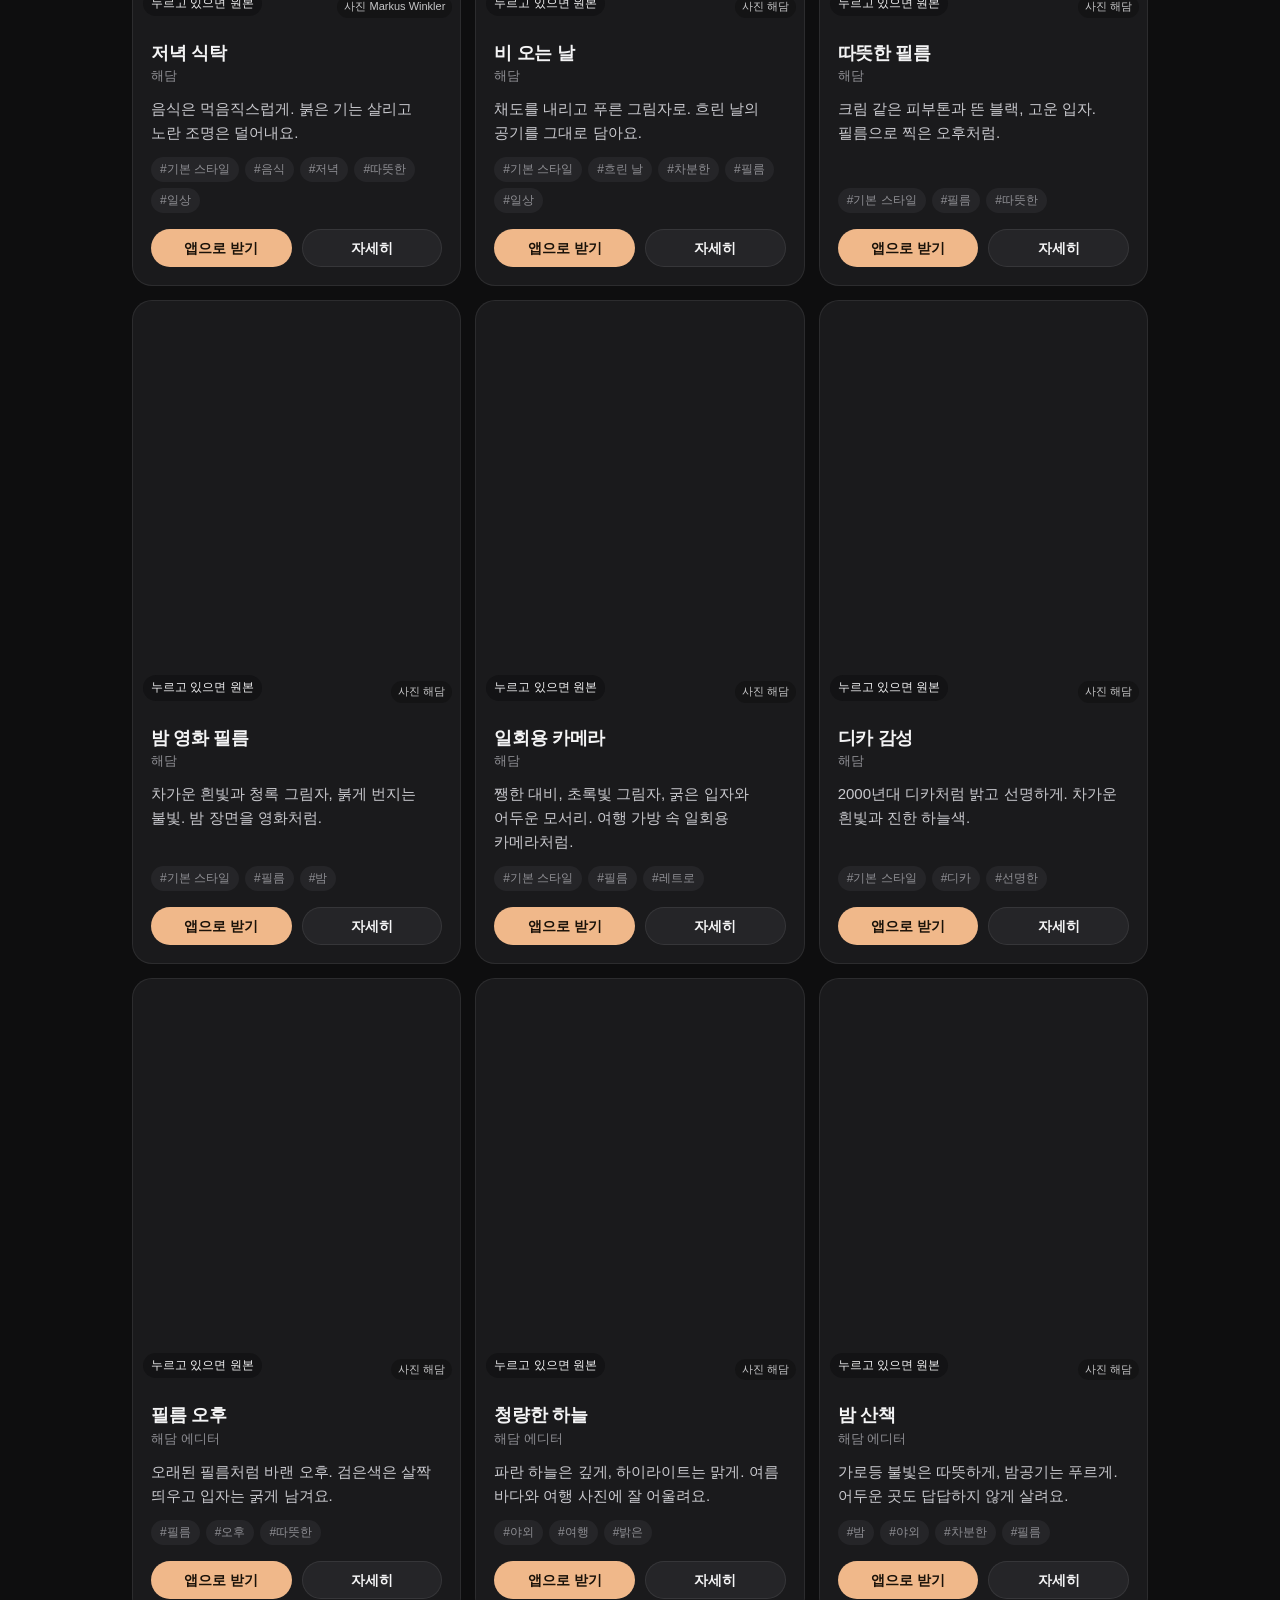
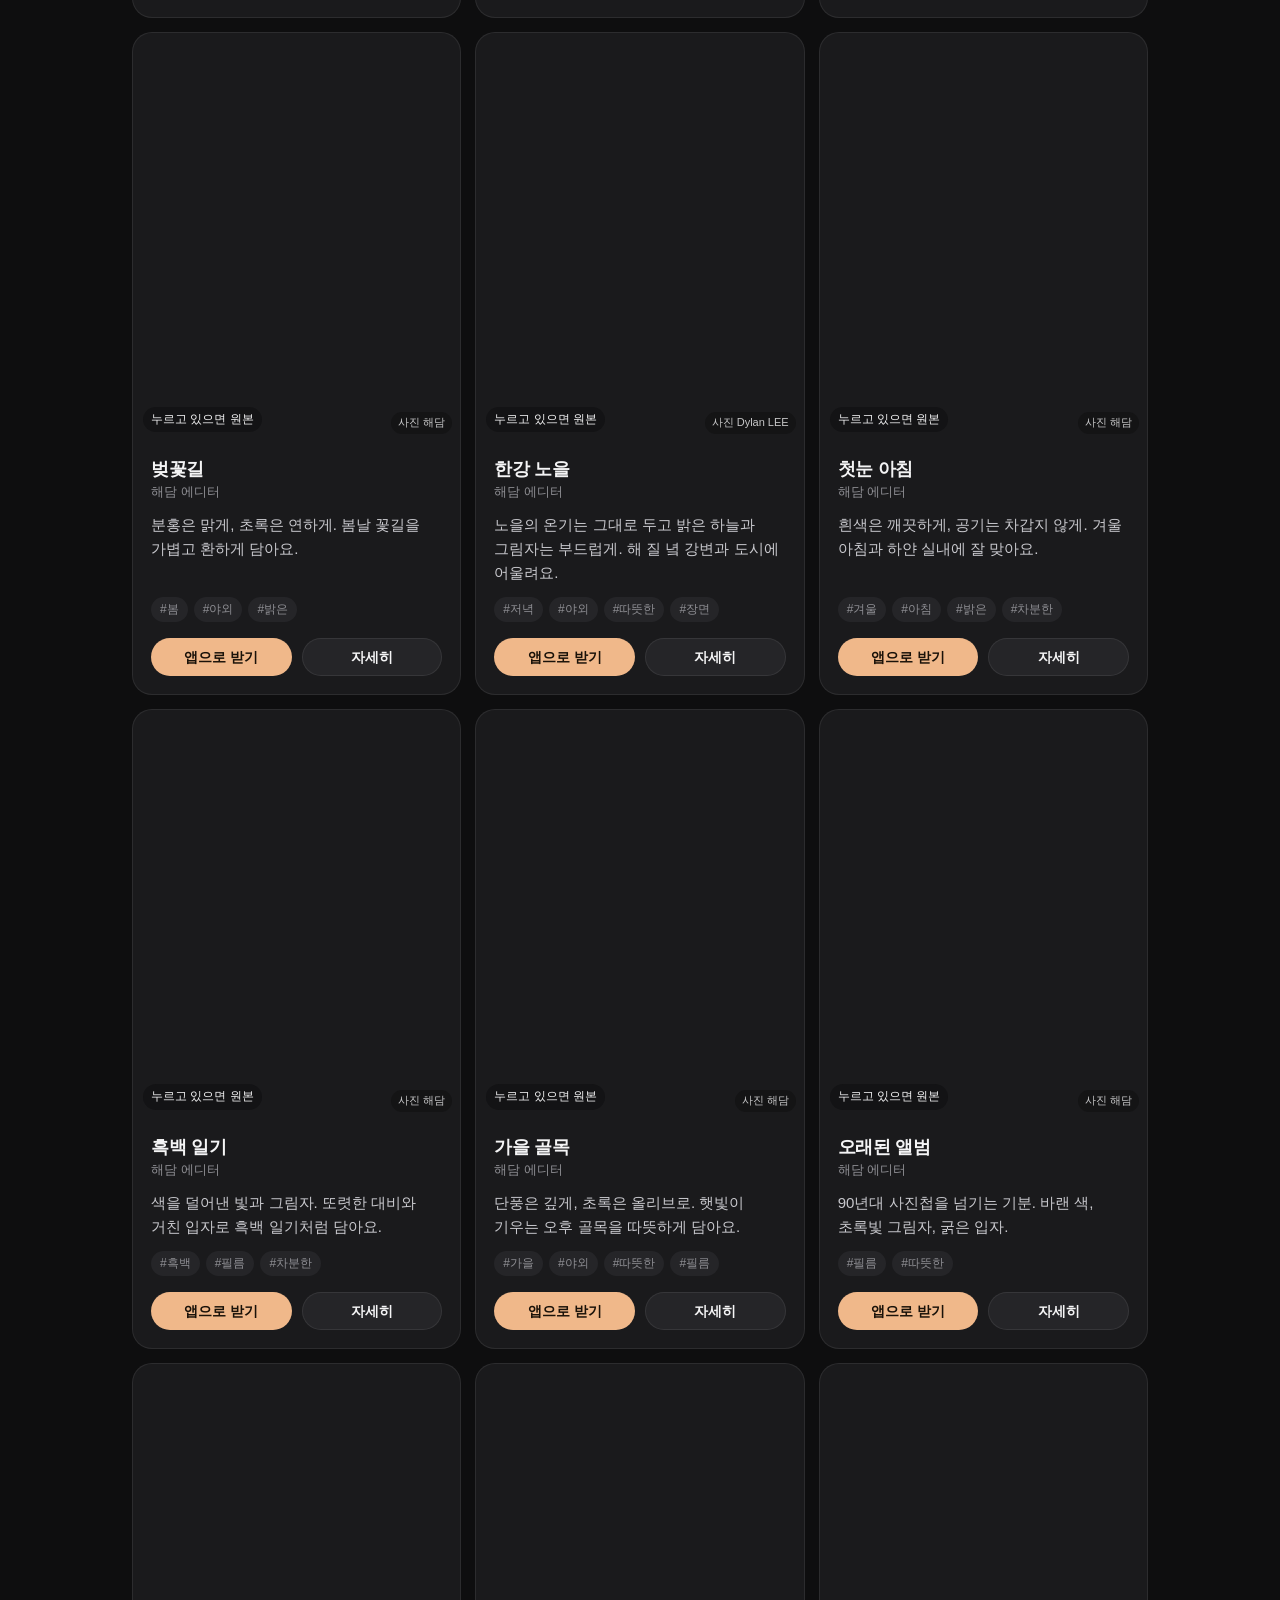
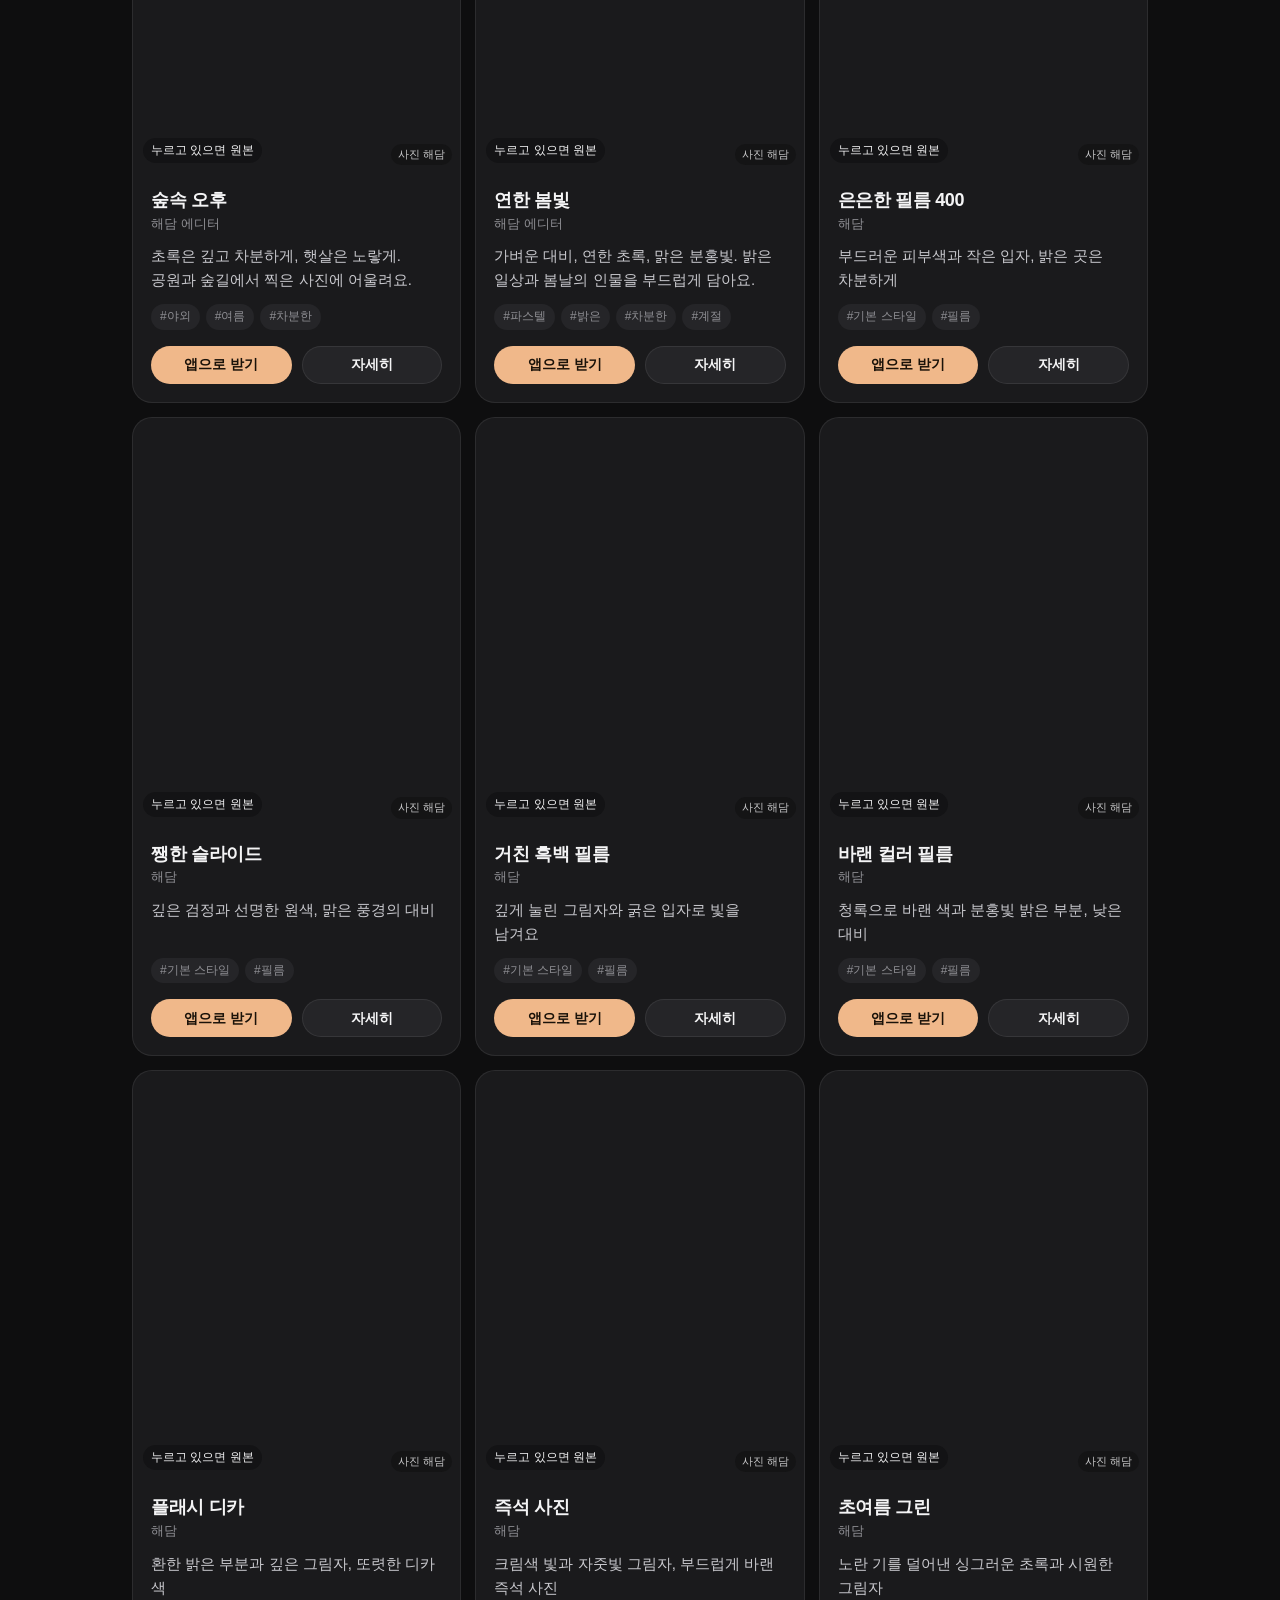
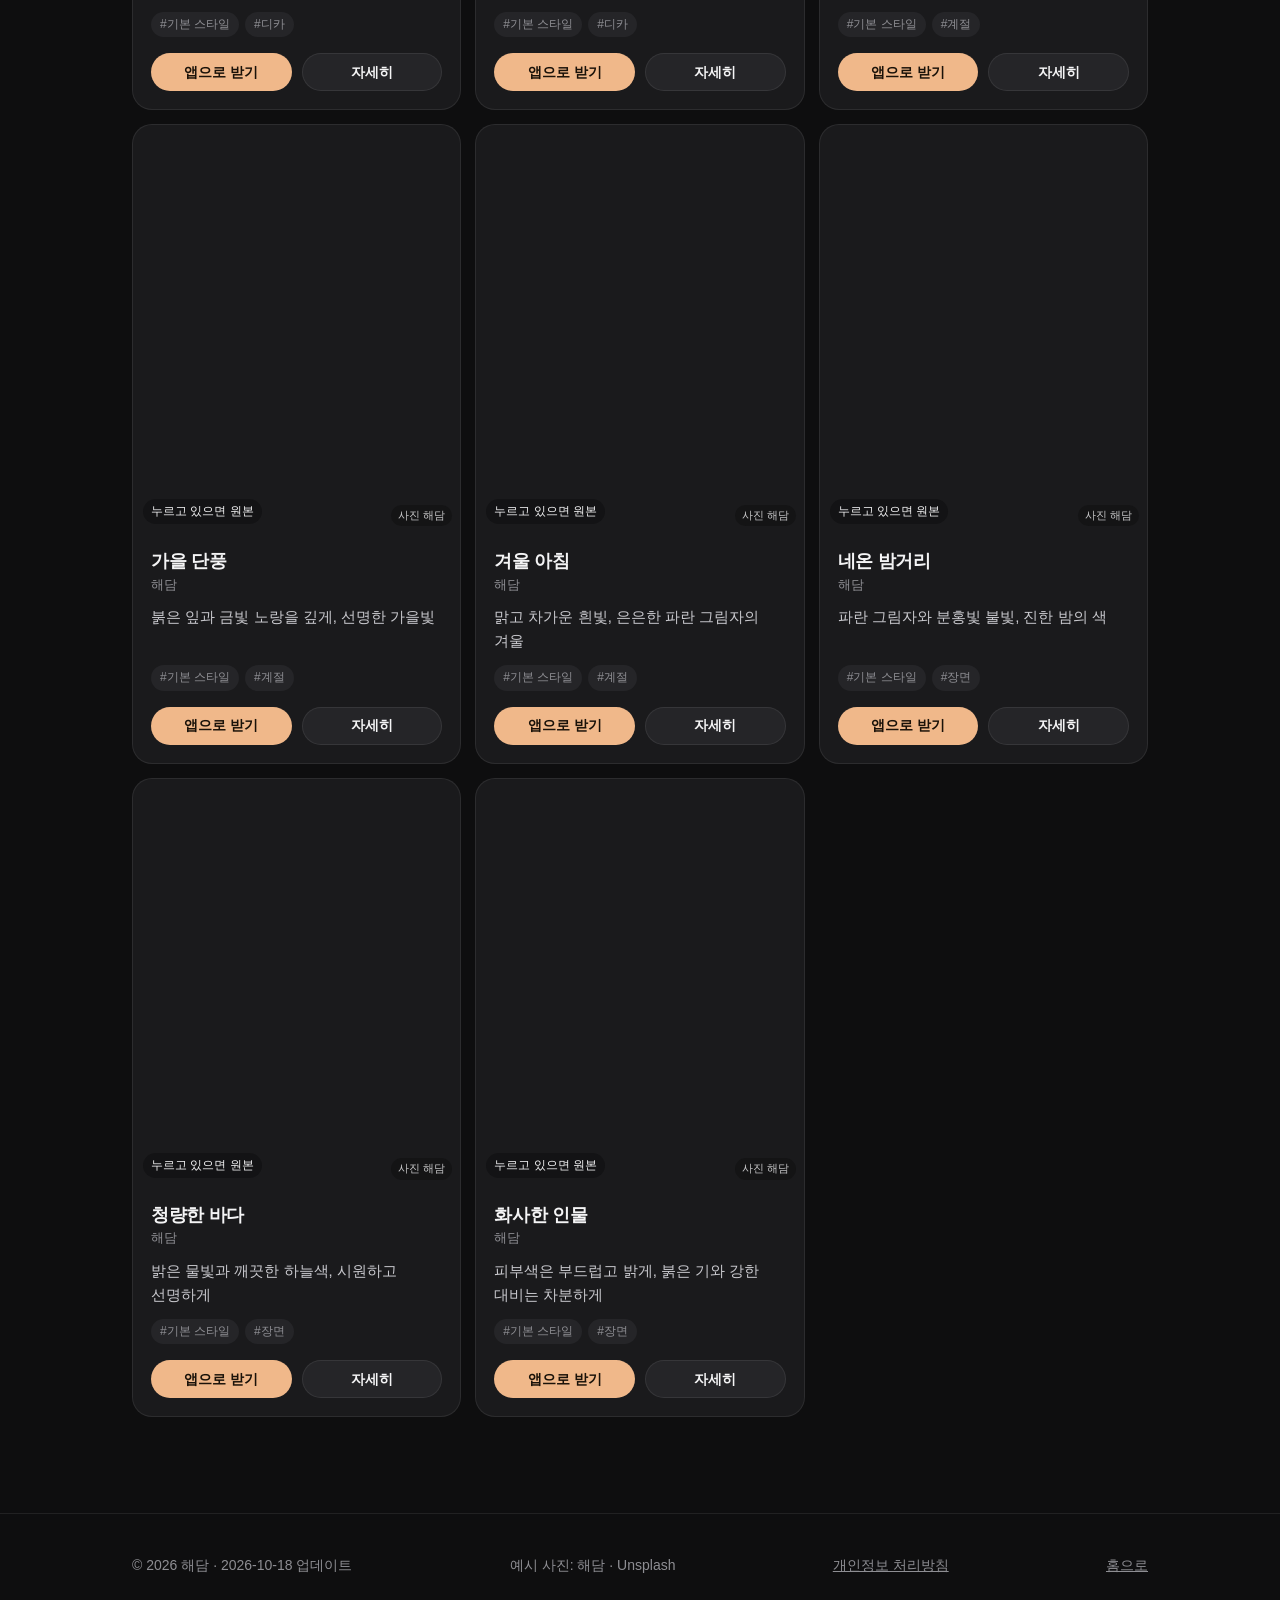
==== commit 75aff915: "English site, community feed in English, accurate style counts Adds /en/, /en/privacy/, /en/communit" ====
--- a/community/index.html
+++ b/community/index.html
@@ -7,6 +7,9 @@
 <link rel="icon" type="image/png" href="../assets/favicon.png">
 <link rel="apple-touch-icon" href="../assets/apple-touch-icon.png">
 <link rel="canonical" href="https://haedam.jiun.dev/community/">
+<link rel="alternate" hreflang="ko" href="https://haedam.jiun.dev/community/">
+<link rel="alternate" hreflang="en" href="https://haedam.jiun.dev/en/community/">
+<link rel="alternate" hreflang="x-default" href="https://haedam.jiun.dev/community/">
 <title>커뮤니티 스타일 — 해담</title>
 <meta name="description" content="해담 커뮤니티 스타일을 둘러보고 앱으로 바로 받아보세요.">
 <meta name="apple-itunes-app" content="app-id=6823169776">
@@ -15,12 +18,13 @@
 <meta property="og:type" content="website">
 <meta property="og:site_name" content="해담">
 <meta property="og:title" content="커뮤니티 스타일 — 해담">
-<meta property="og:description" content="다른 사람이 만든 사진 톤을 받아 내 사진에 바로 써보세요.">
+<meta property="og:description" content="해담이 장면마다 만들어 둔 사진 톤을 받아 내 사진에 바로 써보세요.">
 <meta property="og:url" content="https://haedam.jiun.dev/community/">
 <meta property="og:image" content="https://haedam.jiun.dev/assets/og-community.jpg">
 <meta property="og:image:width" content="1200">
 <meta property="og:image:height" content="630">
 <meta property="og:locale" content="ko_KR">
+<meta property="og:locale:alternate" content="en_US">
 <meta name="twitter:card" content="summary_large_image">
 <meta name="twitter:image" content="https://haedam.jiun.dev/assets/og-community.jpg">
 </head>
@@ -32,6 +36,7 @@
       <a href="../#looks">스타일</a>
       <a href="../#features">기능</a>
       <a href="./" aria-current="page">커뮤니티</a>
+      <a class="lang" href="../en/community/" hreflang="en" lang="en">English</a>
     </nav>
   </div>
 </header>
--- a/assets/style.css
+++ b/assets/style.css
@@ -362,7 +362,17 @@
 @media (max-width: 520px) {
   .features { grid-template-columns: 1fr; }
   .nav { gap: 14px; font-size: 14px; }
+  .brand { gap: 8px; }
   .hero { padding-block: 48px 0; }
+}
+
+/* Narrow phones: the header carries a language link too, so tighten it to stay on one line. */
+@media (max-width: 420px) {
+  .nav { gap: 11px; font-size: 13px; }
+}
+/* English labels are longer; drop the in-page Features link on the narrowest phones. */
+@media (max-width: 400px) {
+  .nav .nav-opt { display: none; }
 }
 
 @media (prefers-reduced-motion: reduce) {
